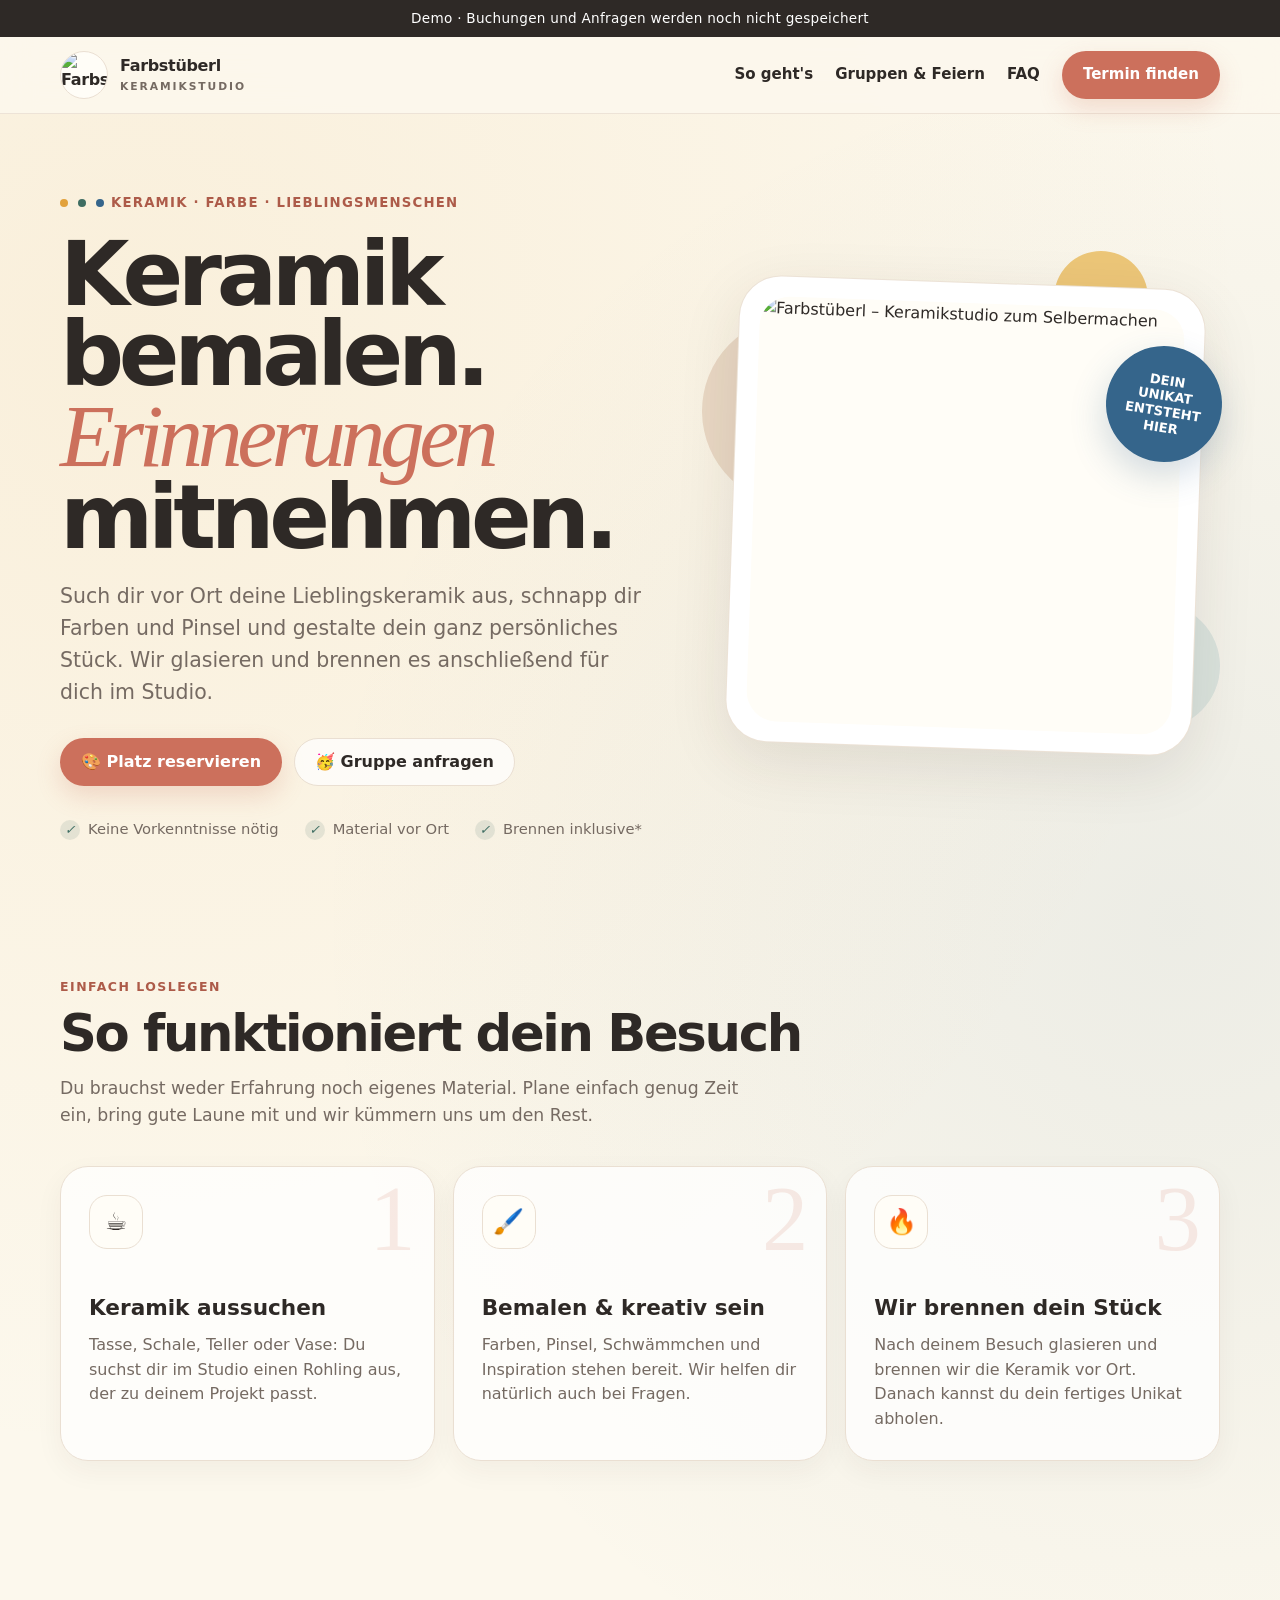
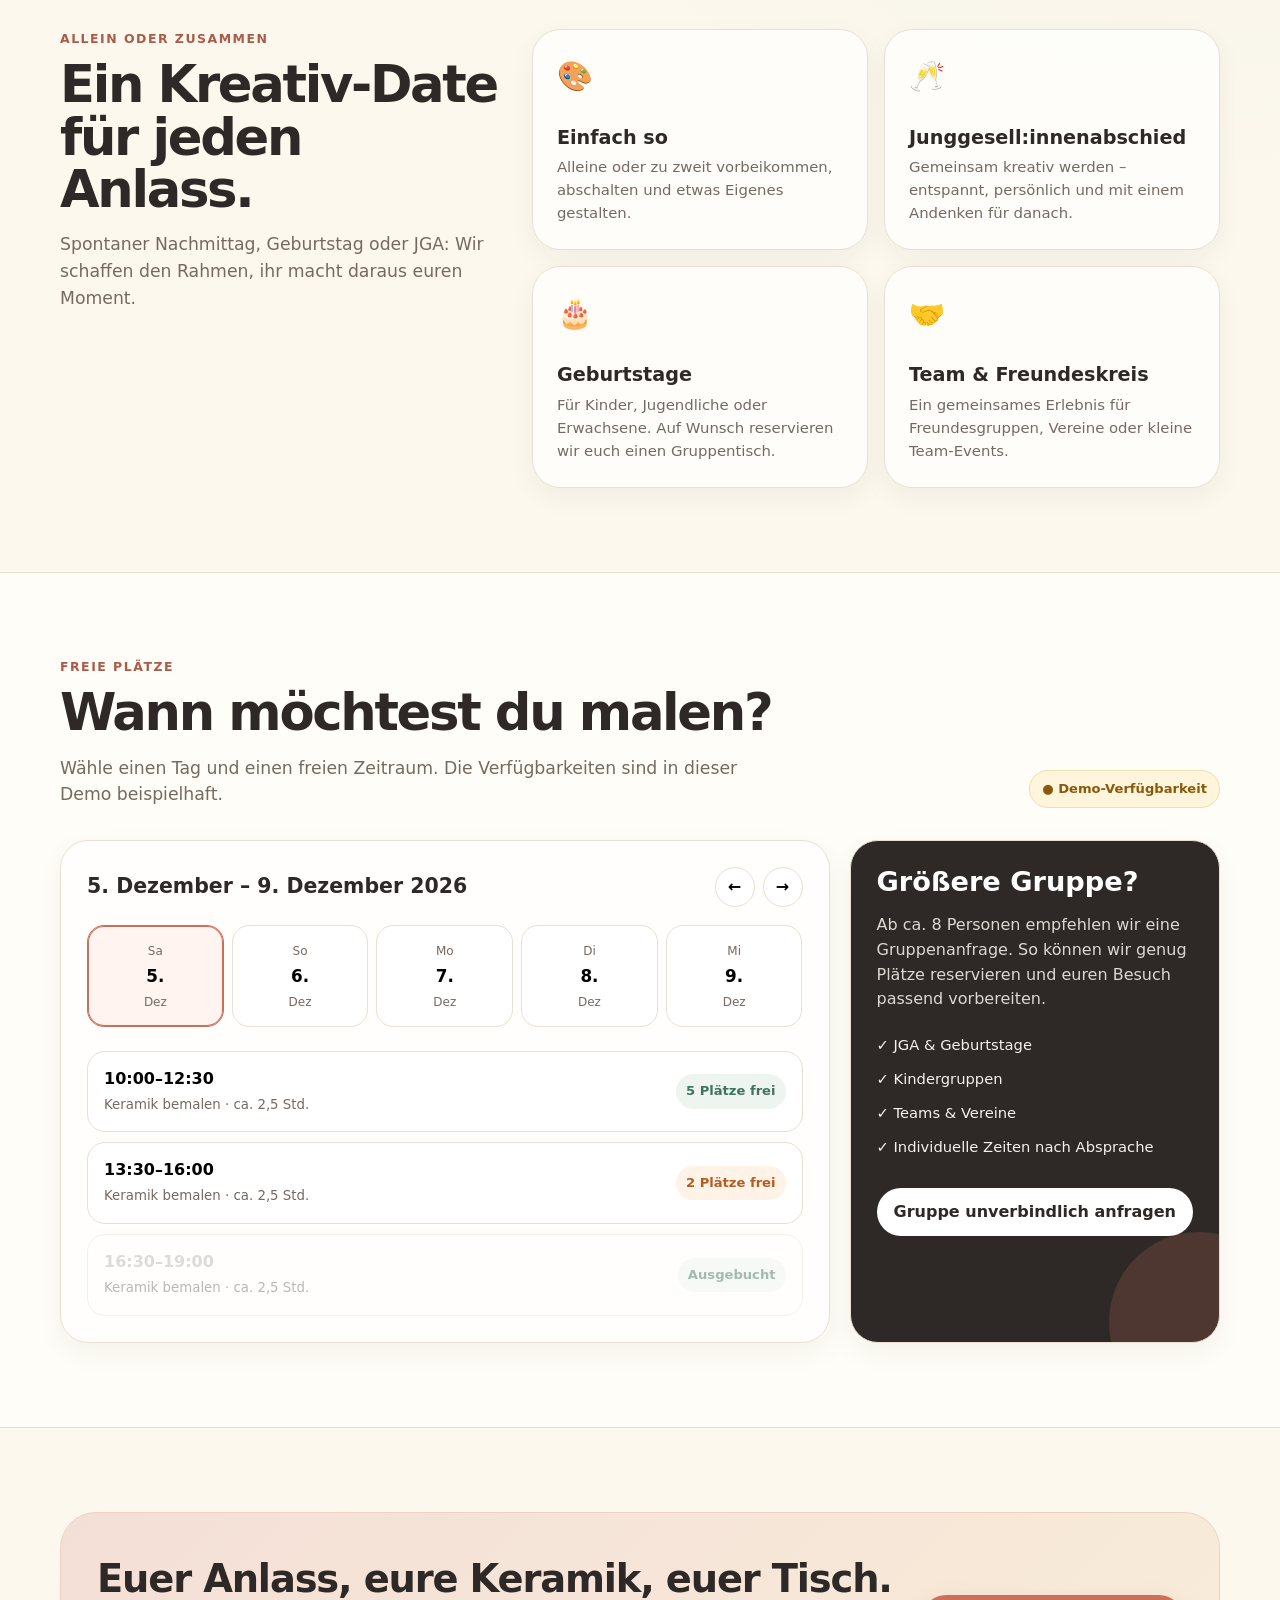
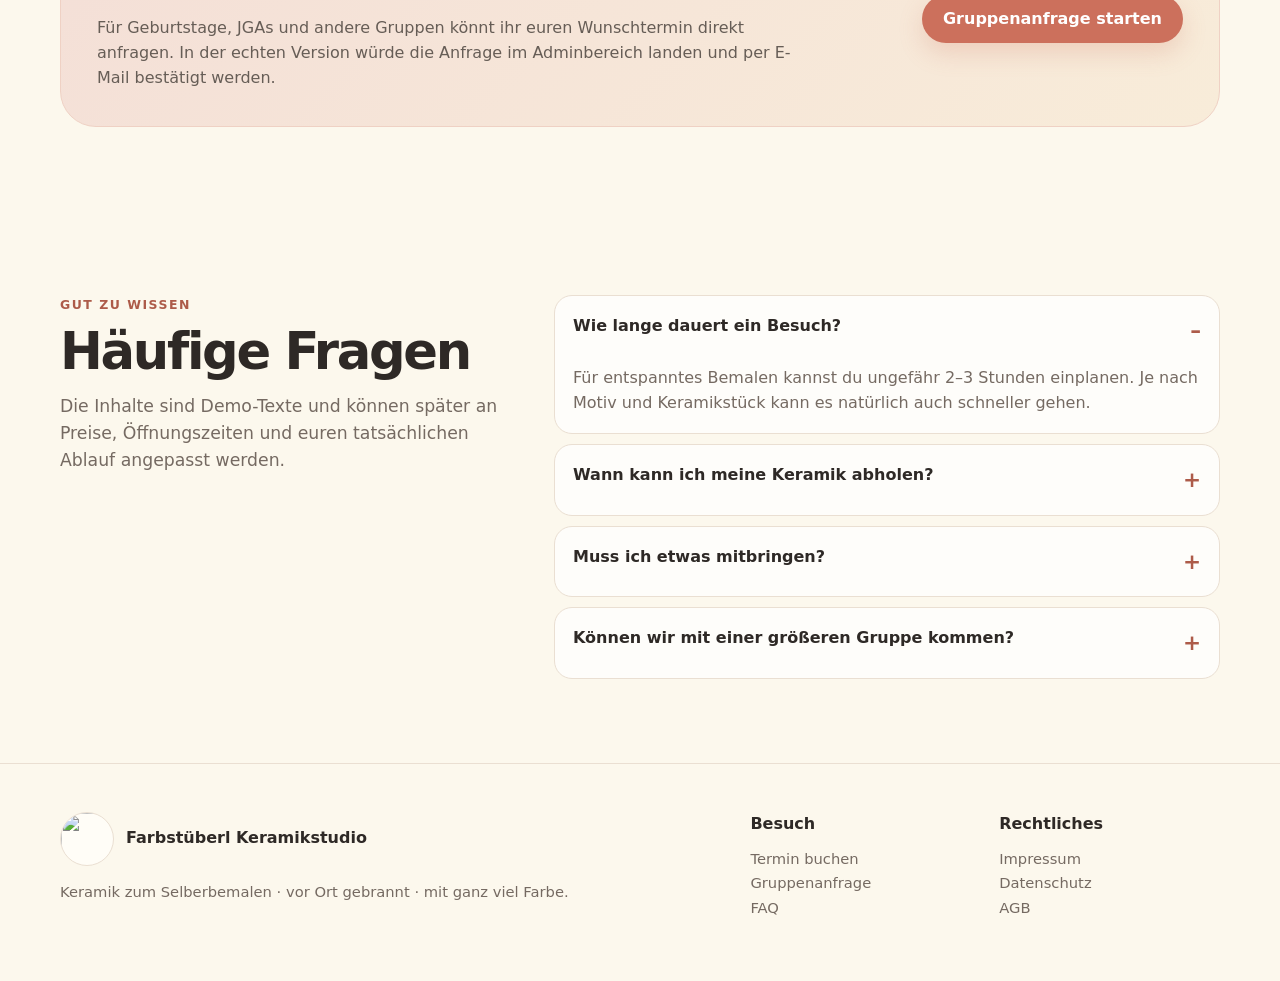
==== index.html @ 48fc71aa "Add Farbstueberl demo page" ====
<!doctype html>
<html lang="de">
<head>
  <meta charset="utf-8" />
  <meta name="viewport" content="width=device-width, initial-scale=1" />
  <meta name="description" content="Farbstüberl Keramikstudio – Keramik selbst bemalen, vor Ort brennen lassen und später abholen. Für Einzelpersonen, Geburtstage, JGAs und Gruppen." />
  <title>Farbstüberl Keramikstudio – Keramik selbst bemalen</title>
  <link rel="icon" type="image/svg+xml" href="assets/logo.svg" />
  <style>
    :root{
      --cream:#fcf8ed;
      --paper:#fffdf7;
      --ink:#2e2926;
      --muted:#756a62;
      --terracotta:#cc705c;
      --terracotta-dark:#ad5b49;
      --ochre:#e2a13a;
      --blue:#35658b;
      --teal:#3e6d62;
      --sage:#78917a;
      --sand:#ead7c1;
      --line:#eadfd2;
      --success:#3f745f;
      --shadow:0 18px 60px rgba(58,43,32,.10);
      --radius:28px;
    }

    *{box-sizing:border-box}
    html{scroll-behavior:smooth}
    body{
      margin:0;
      color:var(--ink);
      background:
        radial-gradient(circle at 10% 8%, rgba(226,161,58,.10), transparent 28%),
        radial-gradient(circle at 92% 22%, rgba(53,101,139,.08), transparent 25%),
        var(--cream);
      font-family: ui-rounded, "Avenir Next", "Segoe UI", system-ui, -apple-system, sans-serif;
      line-height:1.55;
    }
    a{color:inherit;text-decoration:none}
    button,input,select,textarea{font:inherit}
    button{cursor:pointer}
    img{max-width:100%;display:block}

    .shell{width:min(1160px, calc(100% - 40px));margin-inline:auto}

    .notice{
      background:var(--ink);color:white;text-align:center;padding:8px 16px;
      font-size:.85rem;letter-spacing:.02em
    }

    header{
      position:sticky;top:0;z-index:30;
      background:rgba(252,248,237,.88);
      backdrop-filter: blur(16px);
      border-bottom:1px solid rgba(234,223,210,.8);
    }
    nav{height:76px;display:flex;align-items:center;justify-content:space-between;gap:24px}
    .brand{display:flex;align-items:center;gap:12px;font-weight:900;letter-spacing:-.02em}
    .brand-mark{width:48px;height:48px;border-radius:50%;object-fit:contain;background:var(--paper);border:1px solid var(--line)}
    .brand-text small{display:block;font-size:.67rem;letter-spacing:.18em;text-transform:uppercase;color:var(--muted);font-weight:700}
    .nav-links{display:flex;align-items:center;gap:22px;font-size:.94rem;font-weight:700}
    .nav-links a:hover{color:var(--terracotta-dark)}

    .btn{
      display:inline-flex;align-items:center;justify-content:center;gap:9px;
      min-height:48px;padding:0 20px;border-radius:999px;border:1px solid transparent;
      font-weight:850;transition:.2s ease;white-space:nowrap
    }
    .btn-primary{background:var(--terracotta);color:#fff;box-shadow:0 10px 24px rgba(204,112,92,.22)}
    .btn-primary:hover{background:var(--terracotta-dark);transform:translateY(-1px)}
    .btn-secondary{background:rgba(255,255,255,.72);border-color:var(--line)}
    .btn-secondary:hover{background:#fff;transform:translateY(-1px)}
    .btn-ghost{background:transparent;border-color:var(--line)}

    .hero{padding:76px 0 52px;overflow:hidden}
    .hero-grid{display:grid;grid-template-columns:1.08fr .92fr;gap:56px;align-items:center}
    .eyebrow{display:inline-flex;gap:9px;align-items:center;color:var(--terracotta-dark);font-weight:900;font-size:.83rem;letter-spacing:.09em;text-transform:uppercase}
    .dot{width:8px;height:8px;border-radius:50%;background:var(--ochre);box-shadow:18px 0 0 var(--teal),36px 0 0 var(--blue);margin-right:34px}
    h1{font-size:clamp(3.25rem,7vw,6.35rem);line-height:.9;letter-spacing:-.06em;margin:19px 0 24px;max-width:830px}
    h1 em{font-family:Georgia,serif;font-weight:500;color:var(--terracotta);font-style:italic}
    .lead{font-size:clamp(1.06rem,2vw,1.28rem);max-width:670px;color:var(--muted);margin:0 0 30px}
    .hero-actions{display:flex;gap:12px;flex-wrap:wrap}
    .micro{display:flex;gap:26px;flex-wrap:wrap;margin-top:32px;color:var(--muted);font-size:.92rem}
    .micro span{display:flex;align-items:center;gap:8px}
    .check{width:20px;height:20px;border-radius:50%;background:rgba(62,109,98,.12);display:inline-grid;place-items:center;color:var(--teal);font-size:.8rem;font-weight:900}

    .hero-art{position:relative;min-height:530px;display:grid;place-items:center}
    .logo-card{
      position:relative;z-index:3;width:min(480px,92%);aspect-ratio:1/1;border-radius:42px;
      background:#fff;box-shadow:var(--shadow);padding:20px;transform:rotate(2deg);
      border:1px solid rgba(234,223,210,.9)
    }
    .logo-card img{width:100%;height:100%;object-fit:contain;border-radius:30px;background:#fffdf7}
    .blob{position:absolute;border-radius:999px;filter:saturate(.9)}
    .blob.one{width:190px;height:190px;background:var(--sand);left:-10px;top:65px;transform:rotate(-12deg)}
    .blob.two{width:126px;height:126px;background:#d8e2dc;right:0;bottom:52px}
    .blob.three{width:94px;height:94px;background:#f0c66f;right:72px;top:0}
    .sticker{
      position:absolute;z-index:5;right:-2px;top:95px;background:var(--blue);color:white;
      width:116px;height:116px;border-radius:50%;display:grid;place-items:center;text-align:center;
      font-size:.82rem;font-weight:900;line-height:1.2;transform:rotate(9deg);box-shadow:0 14px 34px rgba(53,101,139,.22)
    }

    section{padding:84px 0}
    .section-kicker{color:var(--terracotta-dark);text-transform:uppercase;letter-spacing:.12em;font-size:.78rem;font-weight:900;margin-bottom:10px}
    h2{font-size:clamp(2.1rem,4vw,3.8rem);line-height:1.02;letter-spacing:-.045em;margin:0 0 16px}
    .section-copy{color:var(--muted);max-width:700px;font-size:1.08rem;margin:0}

    .steps{display:grid;grid-template-columns:repeat(3,1fr);gap:18px;margin-top:38px}
    .card{background:rgba(255,255,255,.76);border:1px solid var(--line);border-radius:var(--radius);box-shadow:0 10px 28px rgba(58,43,32,.05)}
    .step{padding:28px;position:relative;overflow:hidden;min-height:250px}
    .step-num{font-family:Georgia,serif;font-size:5.8rem;line-height:.8;color:rgba(204,112,92,.14);position:absolute;right:18px;top:15px}
    .icon{width:54px;height:54px;border-radius:18px;display:grid;place-items:center;font-size:1.55rem;margin-bottom:42px;background:var(--paper);border:1px solid var(--line)}
    .step h3{margin:0 0 8px;font-size:1.35rem}
    .step p{margin:0;color:var(--muted)}

    .occasion-wrap{display:grid;grid-template-columns:.78fr 1.22fr;gap:32px;align-items:start}
    .occasion-grid{display:grid;grid-template-columns:repeat(2,1fr);gap:16px}
    .occasion{padding:24px;min-height:190px;display:flex;flex-direction:column;justify-content:space-between;transition:.2s}
    .occasion:hover{transform:translateY(-3px);box-shadow:var(--shadow)}
    .occasion .emoji{font-size:1.8rem}
    .occasion h3{margin:24px 0 4px;font-size:1.2rem}
    .occasion p{margin:0;color:var(--muted);font-size:.93rem}

    .booking{background:var(--paper);border-block:1px solid var(--line)}
    .booking-top{display:flex;justify-content:space-between;gap:30px;align-items:end;margin-bottom:32px}
    .demo-badge{display:inline-flex;align-items:center;gap:8px;background:#fff4dc;color:#8a5a0b;border:1px solid #f0ddb0;padding:8px 12px;border-radius:999px;font-size:.82rem;font-weight:850}
    .booking-layout{display:grid;grid-template-columns:1.35fr .65fr;gap:20px}
    .availability{padding:26px}
    .availability-head{display:flex;align-items:center;justify-content:space-between;gap:15px;margin-bottom:18px}
    .availability-head h3{margin:0;font-size:1.28rem}
    .week-controls{display:flex;gap:8px}
    .icon-btn{width:40px;height:40px;border:1px solid var(--line);border-radius:50%;background:white;font-weight:900}
    .date-strip{display:grid;grid-template-columns:repeat(5,1fr);gap:8px;margin-bottom:24px}
    .date-btn{border:1px solid var(--line);background:#fff;border-radius:17px;padding:12px 6px;text-align:center;transition:.15s}
    .date-btn strong{display:block;font-size:1.05rem}
    .date-btn span{font-size:.75rem;color:var(--muted)}
    .date-btn.active{border-color:var(--terracotta);background:#fff4ef;box-shadow:inset 0 0 0 1px var(--terracotta)}
    .slots{display:grid;gap:10px}
    .slot{width:100%;border:1px solid var(--line);background:#fff;border-radius:18px;padding:15px 16px;display:flex;align-items:center;justify-content:space-between;text-align:left;transition:.15s}
    .slot:hover:not(:disabled){border-color:#d8c4b1;transform:translateY(-1px)}
    .slot-left strong{display:block}
    .slot-left small{color:var(--muted)}
    .capacity{font-size:.82rem;font-weight:900;border-radius:999px;padding:7px 10px;background:#eef5f0;color:var(--success)}
    .capacity.low{background:#fff2e7;color:#b35d25}
    .slot:disabled{opacity:.48;cursor:not-allowed}
    .booking-help{padding:26px;background:var(--ink);color:#fff;position:relative;overflow:hidden}
    .booking-help:after{content:"";position:absolute;width:180px;height:180px;border-radius:50%;background:var(--terracotta);opacity:.2;right:-70px;bottom:-70px}
    .booking-help h3{font-size:1.7rem;line-height:1.1;margin:0 0 13px;position:relative;z-index:1}
    .booking-help p{color:#ded7d1;position:relative;z-index:1}
    .booking-help ul{padding:0;margin:22px 0;list-style:none;display:grid;gap:11px;position:relative;z-index:1}
    .booking-help li{display:flex;gap:9px;color:#f5f1ed;font-size:.92rem}
    .booking-help .btn{position:relative;z-index:1;background:white;color:var(--ink);width:100%;margin-top:8px}

    .group-cta{padding:36px;display:grid;grid-template-columns:1fr auto;align-items:center;gap:28px;background:linear-gradient(135deg,#f4dfd7,#f8ecd9);border:1px solid #efd1c4;border-radius:36px}
    .group-cta h3{font-size:clamp(1.7rem,3vw,2.5rem);margin:0 0 8px;letter-spacing:-.03em}
    .group-cta p{margin:0;color:#665d56;max-width:700px}

    .faq{display:grid;grid-template-columns:.8fr 1.2fr;gap:50px}
    .faq-list{display:grid;gap:10px}
    details{background:rgba(255,255,255,.72);border:1px solid var(--line);border-radius:18px;padding:0 18px}
    summary{padding:18px 0;cursor:pointer;font-weight:850;list-style:none;display:flex;justify-content:space-between;gap:12px}
    summary::-webkit-details-marker{display:none}
    summary:after{content:"+";font-size:1.35rem;color:var(--terracotta-dark)}
    details[open] summary:after{content:"–"}
    details p{margin:0 0 18px;color:var(--muted)}

    footer{padding:48px 0 60px;border-top:1px solid var(--line)}
    .footer-grid{display:grid;grid-template-columns:1.2fr repeat(2,.4fr);gap:28px}
    footer h4{margin:0 0 10px}
    footer p, footer a{color:var(--muted);font-size:.92rem}
    .footer-logo{display:flex;align-items:center;gap:12px;font-weight:900;margin-bottom:12px}
    .footer-logo img{width:54px;height:54px;border-radius:50%;object-fit:contain;background:var(--paper);border:1px solid var(--line)}

    .modal-backdrop{position:fixed;inset:0;background:rgba(35,28,24,.56);z-index:80;display:none;place-items:center;padding:20px}
    .modal-backdrop.show{display:grid}
    .modal{width:min(580px,100%);max-height:92vh;overflow:auto;background:var(--paper);border-radius:28px;padding:26px;box-shadow:0 30px 90px rgba(0,0,0,.28)}
    .modal-head{display:flex;justify-content:space-between;align-items:start;gap:12px;margin-bottom:18px}
    .modal h3{font-size:1.6rem;margin:0 0 4px}
    .modal-head p{margin:0;color:var(--muted);font-size:.92rem}
    .close{width:40px;height:40px;border:none;background:#f2ebe4;border-radius:50%;font-size:1.2rem}
    .form-grid{display:grid;grid-template-columns:1fr 1fr;gap:12px}
    .field{display:grid;gap:6px;margin-bottom:12px}
    .field.full{grid-column:1/-1}
    label{font-size:.84rem;font-weight:850}
    input,select,textarea{width:100%;border:1px solid var(--line);border-radius:14px;background:#fff;padding:12px 13px;color:var(--ink);outline:none}
    input:focus,select:focus,textarea:focus{border-color:var(--terracotta);box-shadow:0 0 0 3px rgba(204,112,92,.12)}
    textarea{min-height:92px;resize:vertical}
    .summary-box{background:#fff6ef;border:1px solid #efd8cc;border-radius:16px;padding:13px 15px;margin:4px 0 16px;font-size:.92rem}
    .modal .btn{width:100%}
    .legal-note{font-size:.75rem;color:var(--muted);margin:10px 0 0}
    .success{display:none;text-align:center;padding:26px 8px 10px}
    .success.show{display:block}
    .success-icon{width:70px;height:70px;border-radius:50%;background:#e7f2eb;color:var(--success);display:grid;place-items:center;margin:0 auto 16px;font-size:2rem;font-weight:900}
    .success h3{font-size:1.7rem;margin:0 0 8px}
    .success p{color:var(--muted)}

    @media (max-width: 900px){
      .nav-links a:not(.btn){display:none}
      .hero-grid,.occasion-wrap,.booking-layout,.faq{grid-template-columns:1fr}
      .hero{padding-top:52px}
      .hero-art{min-height:auto;margin-top:18px}
      .steps{grid-template-columns:1fr}
      .booking-top{align-items:start;flex-direction:column}
      .footer-grid{grid-template-columns:1fr 1fr}
      .footer-grid > div:first-child{grid-column:1/-1}
    }
    @media (max-width: 620px){
      .shell{width:min(100% - 24px,1160px)}
      nav{height:68px}
      .brand-text{display:none}
      .brand-mark{width:44px;height:44px}
      h1{font-size:3.55rem}
      section{padding:64px 0}
      .occasion-grid{grid-template-columns:1fr}
      .date-strip{grid-template-columns:repeat(5,minmax(70px,1fr));overflow-x:auto;padding-bottom:4px}
      .availability,.booking-help{padding:18px}
      .group-cta{grid-template-columns:1fr;padding:26px}
      .form-grid{grid-template-columns:1fr}
      .field.full{grid-column:auto}
      .footer-grid{grid-template-columns:1fr}
      .footer-grid > div:first-child{grid-column:auto}
    }
  </style>
</head>
<body>
  <div class="notice">Demo · Buchungen und Anfragen werden noch nicht gespeichert</div>

  <header>
    <div class="shell">
      <nav aria-label="Hauptnavigation">
        <a class="brand" href="#top" aria-label="Farbstüberl Startseite">
          <img class="brand-mark" src="assets/logo.svg" alt="Farbstüberl Logo" />
          <span class="brand-text">Farbstüberl<small>Keramikstudio</small></span>
        </a>
        <div class="nav-links">
          <a href="#ablauf">So geht's</a>
          <a href="#anlaesse">Gruppen & Feiern</a>
          <a href="#faq">FAQ</a>
          <a class="btn btn-primary" href="#buchen">Termin finden</a>
        </div>
      </nav>
    </div>
  </header>

  <main id="top">
    <section class="hero">
      <div class="shell hero-grid">
        <div>
          <div class="eyebrow"><span class="dot"></span>Keramik · Farbe · Lieblingsmenschen</div>
          <h1>Keramik bemalen.<br><em>Erinnerungen</em> mitnehmen.</h1>
          <p class="lead">Such dir vor Ort deine Lieblingskeramik aus, schnapp dir Farben und Pinsel und gestalte dein ganz persönliches Stück. Wir glasieren und brennen es anschließend für dich im Studio.</p>
          <div class="hero-actions">
            <a class="btn btn-primary" href="#buchen">🎨 Platz reservieren</a>
            <a class="btn btn-secondary" href="#gruppen">🥳 Gruppe anfragen</a>
          </div>
          <div class="micro">
            <span><i class="check">✓</i> Keine Vorkenntnisse nötig</span>
            <span><i class="check">✓</i> Material vor Ort</span>
            <span><i class="check">✓</i> Brennen inklusive*</span>
          </div>
        </div>

        <div class="hero-art" aria-label="Farbstüberl Logo und Dekoration">
          <div class="blob one"></div><div class="blob two"></div><div class="blob three"></div>
          <div class="logo-card"><img src="assets/logo.svg" alt="Farbstüberl – Keramikstudio zum Selbermachen" /></div>
          <div class="sticker">DEIN<br>UNIKAT<br>ENTSTEHT<br>HIER</div>
        </div>
      </div>
    </section>

    <section id="ablauf">
      <div class="shell">
        <div class="section-kicker">Einfach loslegen</div>
        <h2>So funktioniert dein Besuch</h2>
        <p class="section-copy">Du brauchst weder Erfahrung noch eigenes Material. Plane einfach genug Zeit ein, bring gute Laune mit und wir kümmern uns um den Rest.</p>

        <div class="steps">
          <article class="card step">
            <div class="step-num">1</div>
            <div class="icon">☕</div>
            <h3>Keramik aussuchen</h3>
            <p>Tasse, Schale, Teller oder Vase: Du suchst dir im Studio einen Rohling aus, der zu deinem Projekt passt.</p>
          </article>
          <article class="card step">
            <div class="step-num">2</div>
            <div class="icon">🖌️</div>
            <h3>Bemalen & kreativ sein</h3>
            <p>Farben, Pinsel, Schwämmchen und Inspiration stehen bereit. Wir helfen dir natürlich auch bei Fragen.</p>
          </article>
          <article class="card step">
            <div class="step-num">3</div>
            <div class="icon">🔥</div>
            <h3>Wir brennen dein Stück</h3>
            <p>Nach deinem Besuch glasieren und brennen wir die Keramik vor Ort. Danach kannst du dein fertiges Unikat abholen.</p>
          </article>
        </div>
      </div>
    </section>

    <section id="anlaesse">
      <div class="shell occasion-wrap">
        <div>
          <div class="section-kicker">Allein oder zusammen</div>
          <h2>Ein Kreativ-Date für jeden Anlass.</h2>
          <p class="section-copy">Spontaner Nachmittag, Geburtstag oder JGA: Wir schaffen den Rahmen, ihr macht daraus euren Moment.</p>
        </div>
        <div class="occasion-grid">
          <article class="card occasion"><span class="emoji">🎨</span><div><h3>Einfach so</h3><p>Alleine oder zu zweit vorbeikommen, abschalten und etwas Eigenes gestalten.</p></div></article>
          <article class="card occasion"><span class="emoji">🥂</span><div><h3>Junggesell:innenabschied</h3><p>Gemeinsam kreativ werden – entspannt, persönlich und mit einem Andenken für danach.</p></div></article>
          <article class="card occasion"><span class="emoji">🎂</span><div><h3>Geburtstage</h3><p>Für Kinder, Jugendliche oder Erwachsene. Auf Wunsch reservieren wir euch einen Gruppentisch.</p></div></article>
          <article class="card occasion"><span class="emoji">🤝</span><div><h3>Team & Freundeskreis</h3><p>Ein gemeinsames Erlebnis für Freundesgruppen, Vereine oder kleine Team-Events.</p></div></article>
        </div>
      </div>
    </section>

    <section class="booking" id="buchen">
      <div class="shell">
        <div class="booking-top">
          <div>
            <div class="section-kicker">Freie Plätze</div>
            <h2>Wann möchtest du malen?</h2>
            <p class="section-copy">Wähle einen Tag und einen freien Zeitraum. Die Verfügbarkeiten sind in dieser Demo beispielhaft.</p>
          </div>
          <div class="demo-badge">● Demo-Verfügbarkeit</div>
        </div>

        <div class="booking-layout">
          <div class="card availability">
            <div class="availability-head">
              <h3 id="weekLabel">Diese Woche</h3>
              <div class="week-controls">
                <button class="icon-btn" id="prevWeek" aria-label="Vorherige Woche">←</button>
                <button class="icon-btn" id="nextWeek" aria-label="Nächste Woche">→</button>
              </div>
            </div>
            <div class="date-strip" id="dateStrip" aria-label="Datum auswählen"></div>
            <div class="slots" id="slots"></div>
          </div>

          <aside class="card booking-help">
            <h3>Größere Gruppe?</h3>
            <p>Ab ca. 8 Personen empfehlen wir eine Gruppenanfrage. So können wir genug Plätze reservieren und euren Besuch passend vorbereiten.</p>
            <ul>
              <li>✓ JGA & Geburtstage</li>
              <li>✓ Kindergruppen</li>
              <li>✓ Teams & Vereine</li>
              <li>✓ Individuelle Zeiten nach Absprache</li>
            </ul>
            <button class="btn" type="button" id="groupOpen">Gruppe unverbindlich anfragen</button>
          </aside>
        </div>
      </div>
    </section>

    <section id="gruppen">
      <div class="shell">
        <div class="group-cta">
          <div>
            <h3>Euer Anlass, eure Keramik, euer Tisch.</h3>
            <p>Für Geburtstage, JGAs und andere Gruppen könnt ihr euren Wunschtermin direkt anfragen. In der echten Version würde die Anfrage im Adminbereich landen und per E-Mail bestätigt werden.</p>
          </div>
          <button class="btn btn-primary" id="groupOpen2" type="button">Gruppenanfrage starten</button>
        </div>
      </div>
    </section>

    <section id="faq">
      <div class="shell faq">
        <div>
          <div class="section-kicker">Gut zu wissen</div>
          <h2>Häufige Fragen</h2>
          <p class="section-copy">Die Inhalte sind Demo-Texte und können später an Preise, Öffnungszeiten und euren tatsächlichen Ablauf angepasst werden.</p>
        </div>
        <div class="faq-list">
          <details open><summary>Wie lange dauert ein Besuch?</summary><p>Für entspanntes Bemalen kannst du ungefähr 2–3 Stunden einplanen. Je nach Motiv und Keramikstück kann es natürlich auch schneller gehen.</p></details>
          <details><summary>Wann kann ich meine Keramik abholen?</summary><p>Nach dem Bemalen wird dein Stück glasiert und im Studio gebrannt. Die genaue Abholzeit teilen wir dir nach dem Besuch mit.</p></details>
          <details><summary>Muss ich etwas mitbringen?</summary><p>Nein. Keramik, Farben, Pinsel und weiteres Material gibt es vor Ort. Du kannst aber natürlich eigene Motivideen oder Vorlagen mitbringen.</p></details>
          <details><summary>Können wir mit einer größeren Gruppe kommen?</summary><p>Ja. Für JGAs, Geburtstage und andere Gruppen empfehlen wir eine vorherige Anfrage, damit genügend zusammenhängende Plätze für euch reserviert werden können.</p></details>
        </div>
      </div>
    </section>
  </main>

  <footer>
    <div class="shell footer-grid">
      <div>
        <div class="footer-logo"><img src="assets/logo.svg" alt="" /> Farbstüberl Keramikstudio</div>
        <p>Keramik zum Selberbemalen · vor Ort gebrannt · mit ganz viel Farbe.</p>
      </div>
      <div><h4>Besuch</h4><a href="#buchen">Termin buchen</a><br><a href="#gruppen">Gruppenanfrage</a><br><a href="#faq">FAQ</a></div>
      <div><h4>Rechtliches</h4><a href="#">Impressum</a><br><a href="#">Datenschutz</a><br><a href="#">AGB</a></div>
    </div>
  </footer>

  <div class="modal-backdrop" id="modalBackdrop" role="dialog" aria-modal="true" aria-labelledby="modalTitle">
    <div class="modal">
      <div id="formView">
        <div class="modal-head">
          <div><h3 id="modalTitle">Platz reservieren</h3><p id="modalSubtitle">Wähle deine Angaben.</p></div>
          <button class="close" id="closeModal" aria-label="Fenster schließen">×</button>
        </div>
        <div class="summary-box" id="bookingSummary">Termin wird ausgewählt …</div>
        <form id="bookingForm">
          <div class="form-grid">
            <div class="field"><label for="bookingType">Anlass</label><select id="bookingType"><option>Einzelbesuch / Paar</option><option>Freundesgruppe</option><option>Geburtstag</option><option>JGA</option><option>Team-Event</option></select></div>
            <div class="field"><label for="people">Personen</label><select id="people"><option>1</option><option>2</option><option>3</option><option>4</option><option>5</option><option>6</option><option>7</option><option>8</option></select></div>
            <div class="field"><label for="name">Name</label><input id="name" required placeholder="Vor- und Nachname" /></div>
            <div class="field"><label for="email">E-Mail</label><input id="email" type="email" required placeholder="name@beispiel.de" /></div>
            <div class="field full"><label for="note">Notiz <span style="font-weight:500;color:var(--muted)">(optional)</span></label><textarea id="note" placeholder="z. B. Geburtstag, Kindergruppe oder besondere Frage"></textarea></div>
          </div>
          <button class="btn btn-primary" type="submit">Demo-Buchung absenden</button>
          <p class="legal-note">Demo: Es werden keine Daten gespeichert oder versendet.</p>
        </form>
      </div>
      <div class="success" id="successView">
        <div class="success-icon">✓</div>
        <h3>Sieht gut aus!</h3>
        <p>In der echten Version wäre der Platz jetzt in Supabase reserviert und die Bestätigung per E-Mail unterwegs.</p>
        <button class="btn btn-secondary" type="button" id="successClose">Demo schließen</button>
      </div>
    </div>
  </div>

  <script>
    const dayNames = ['So','Mo','Di','Mi','Do','Fr','Sa'];
    const monthNames = ['Jan','Feb','Mär','Apr','Mai','Jun','Jul','Aug','Sep','Okt','Nov','Dez'];
    const longMonths = ['Januar','Februar','März','April','Mai','Juni','Juli','August','September','Oktober','November','Dezember'];
    let weekOffset = 0;
    let selectedIndex = 0;
    let selectedSlot = null;
    let groupMode = false;

    const availabilityTemplates = [
      [{t:'10:00–12:30',n:5},{t:'13:30–16:00',n:2},{t:'16:30–19:00',n:0}],
      [{t:'10:00–12:30',n:7},{t:'13:30–16:00',n:4},{t:'16:30–19:00',n:3}],
      [{t:'10:00–12:30',n:0},{t:'13:30–16:00',n:6},{t:'16:30–19:00',n:5}],
      [{t:'10:00–12:30',n:8},{t:'13:30–16:00',n:3},{t:'16:30–19:00',n:1}],
      [{t:'10:00–12:30',n:4},{t:'13:30–16:00',n:7},{t:'16:30–19:00',n:4}],
    ];

    function startOfDisplayWeek(){
      const d = new Date();
      d.setHours(12,0,0,0);
      d.setDate(d.getDate() + weekOffset*7);
      return d;
    }

    function getDates(){
      const start = startOfDisplayWeek();
      return Array.from({length:5},(_,i)=>{
        const d=new Date(start); d.setDate(start.getDate()+i); return d;
      });
    }

    function renderDates(){
      const dates=getDates();
      const strip=document.getElementById('dateStrip');
      strip.innerHTML='';
      dates.forEach((d,i)=>{
        const b=document.createElement('button');
        b.className='date-btn'+(i===selectedIndex?' active':'');
        b.type='button';
        b.innerHTML=`<span>${dayNames[d.getDay()]}</span><strong>${d.getDate()}.</strong><span>${monthNames[d.getMonth()]}</span>`;
        b.addEventListener('click',()=>{selectedIndex=i;renderDates();renderSlots();});
        strip.appendChild(b);
      });
      const a=dates[0], z=dates[dates.length-1];
      document.getElementById('weekLabel').textContent = `${a.getDate()}. ${longMonths[a.getMonth()]} – ${z.getDate()}. ${longMonths[z.getMonth()]} ${z.getFullYear()}`;
    }

    function renderSlots(){
      const list=document.getElementById('slots');
      list.innerHTML='';
      const shift=Math.abs(weekOffset)%availabilityTemplates.length;
      const tpl=availabilityTemplates[(selectedIndex+shift)%availabilityTemplates.length];
      tpl.forEach(s=>{
        const b=document.createElement('button');
        b.type='button'; b.className='slot'; b.disabled=s.n===0;
        const capClass=s.n<=2&&s.n>0?'capacity low':'capacity';
        const capText=s.n===0?'Ausgebucht':s.n===1?'1 Platz frei':`${s.n} Plätze frei`;
        b.innerHTML=`<span class="slot-left"><strong>${s.t}</strong><small>Keramik bemalen · ca. 2,5 Std.</small></span><span class="${capClass}">${capText}</span>`;
        if(s.n>0)b.addEventListener('click',()=>openBooking(s));
        list.appendChild(b);
      });
    }

    function dateLabel(){
      const d=getDates()[selectedIndex];
      return `${dayNames[d.getDay()]}, ${d.getDate()}. ${longMonths[d.getMonth()]} ${d.getFullYear()}`;
    }

    const backdrop=document.getElementById('modalBackdrop');
    function openBooking(slot){
      groupMode=false; selectedSlot=slot;
      document.getElementById('modalTitle').textContent='Platz reservieren';
      document.getElementById('modalSubtitle').textContent='Für 1 bis 8 Personen.';
      document.getElementById('bookingSummary').innerHTML=`<strong>${dateLabel()}</strong><br>${slot.t} · ${slot.n} ${slot.n===1?'Platz':'Plätze'} verfügbar`;
      document.getElementById('people').disabled=false;
      showForm(); backdrop.classList.add('show'); document.body.style.overflow='hidden';
    }
    function openGroup(){
      groupMode=true; selectedSlot=null;
      document.getElementById('modalTitle').textContent='Gruppenanfrage';
      document.getElementById('modalSubtitle').textContent='Für JGA, Geburtstag, Team & Co.';
      document.getElementById('bookingSummary').innerHTML='<strong>Wunschtermin nach Absprache</strong><br>In der finalen Version gibt es hier Datum, Uhrzeit und Gruppengröße.';
      document.getElementById('bookingType').value='Freundesgruppe';
      document.getElementById('people').disabled=true;
      showForm(); backdrop.classList.add('show'); document.body.style.overflow='hidden';
    }
    function showForm(){
      document.getElementById('formView').style.display='block';
      document.getElementById('successView').classList.remove('show');
    }
    function closeModal(){backdrop.classList.remove('show');document.body.style.overflow='';}

    document.getElementById('prevWeek').addEventListener('click',()=>{weekOffset--;selectedIndex=0;renderDates();renderSlots();});
    document.getElementById('nextWeek').addEventListener('click',()=>{weekOffset++;selectedIndex=0;renderDates();renderSlots();});
    document.getElementById('groupOpen').addEventListener('click',openGroup);
    document.getElementById('groupOpen2').addEventListener('click',openGroup);
    document.getElementById('closeModal').addEventListener('click',closeModal);
    document.getElementById('successClose').addEventListener('click',closeModal);
    backdrop.addEventListener('click',e=>{if(e.target===backdrop)closeModal();});
    document.addEventListener('keydown',e=>{if(e.key==='Escape')closeModal();});
    document.getElementById('bookingForm').addEventListener('submit',e=>{
      e.preventDefault();
      document.getElementById('formView').style.display='none';
      document.getElementById('successView').classList.add('show');
    });

    renderDates(); renderSlots();
  </script>
</body>
</html>
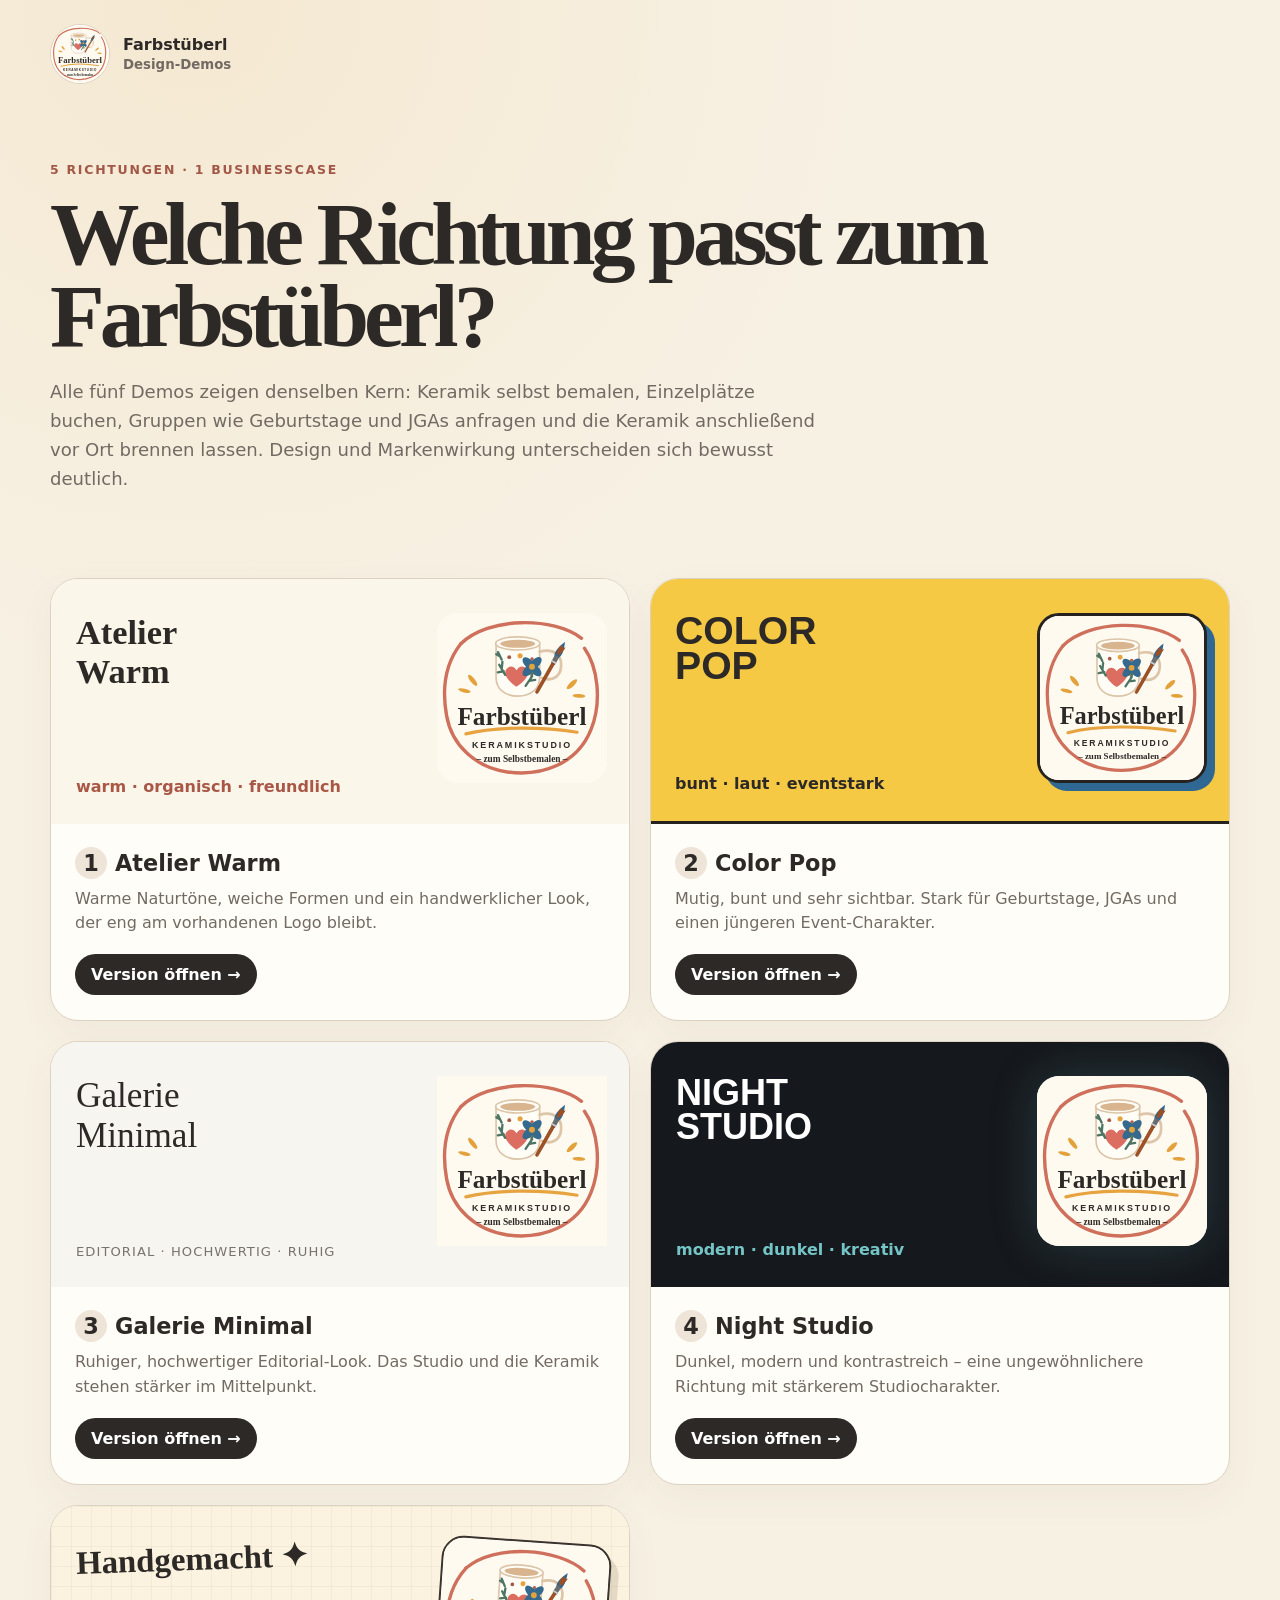
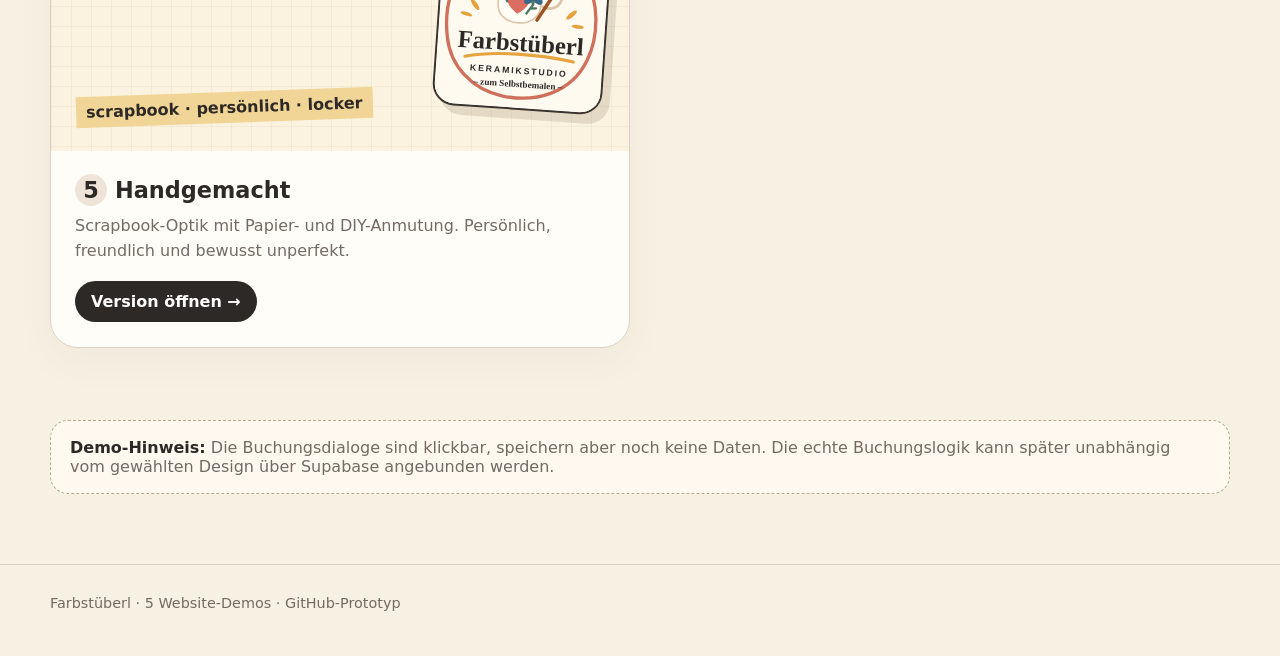
==== commit 9e89107e: "Replace homepage with five-version overview" ====
--- a/index.html
+++ b/index.html
@@ -1,535 +1,9 @@
-<!doctype html>
-<html lang="de">
-<head>
-  <meta charset="utf-8" />
-  <meta name="viewport" content="width=device-width, initial-scale=1" />
-  <meta name="description" content="Farbstüberl Keramikstudio – Keramik selbst bemalen, vor Ort brennen lassen und später abholen. Für Einzelpersonen, Geburtstage, JGAs und Gruppen." />
-  <title>Farbstüberl Keramikstudio – Keramik selbst bemalen</title>
-  <link rel="icon" type="image/svg+xml" href="assets/logo.svg" />
-  <style>
-    :root{
-      --cream:#fcf8ed;
-      --paper:#fffdf7;
-      --ink:#2e2926;
-      --muted:#756a62;
-      --terracotta:#cc705c;
-      --terracotta-dark:#ad5b49;
-      --ochre:#e2a13a;
-      --blue:#35658b;
-      --teal:#3e6d62;
-      --sage:#78917a;
-      --sand:#ead7c1;
-      --line:#eadfd2;
-      --success:#3f745f;
-      --shadow:0 18px 60px rgba(58,43,32,.10);
-      --radius:28px;
-    }
-
-    *{box-sizing:border-box}
-    html{scroll-behavior:smooth}
-    body{
-      margin:0;
-      color:var(--ink);
-      background:
-        radial-gradient(circle at 10% 8%, rgba(226,161,58,.10), transparent 28%),
-        radial-gradient(circle at 92% 22%, rgba(53,101,139,.08), transparent 25%),
-        var(--cream);
-      font-family: ui-rounded, "Avenir Next", "Segoe UI", system-ui, -apple-system, sans-serif;
-      line-height:1.55;
-    }
-    a{color:inherit;text-decoration:none}
-    button,input,select,textarea{font:inherit}
-    button{cursor:pointer}
-    img{max-width:100%;display:block}
-
-    .shell{width:min(1160px, calc(100% - 40px));margin-inline:auto}
-
-    .notice{
-      background:var(--ink);color:white;text-align:center;padding:8px 16px;
-      font-size:.85rem;letter-spacing:.02em
-    }
-
-    header{
-      position:sticky;top:0;z-index:30;
-      background:rgba(252,248,237,.88);
-      backdrop-filter: blur(16px);
-      border-bottom:1px solid rgba(234,223,210,.8);
-    }
-    nav{height:76px;display:flex;align-items:center;justify-content:space-between;gap:24px}
-    .brand{display:flex;align-items:center;gap:12px;font-weight:900;letter-spacing:-.02em}
-    .brand-mark{width:48px;height:48px;border-radius:50%;object-fit:contain;background:var(--paper);border:1px solid var(--line)}
-    .brand-text small{display:block;font-size:.67rem;letter-spacing:.18em;text-transform:uppercase;color:var(--muted);font-weight:700}
-    .nav-links{display:flex;align-items:center;gap:22px;font-size:.94rem;font-weight:700}
-    .nav-links a:hover{color:var(--terracotta-dark)}
-
-    .btn{
-      display:inline-flex;align-items:center;justify-content:center;gap:9px;
-      min-height:48px;padding:0 20px;border-radius:999px;border:1px solid transparent;
-      font-weight:850;transition:.2s ease;white-space:nowrap
-    }
-    .btn-primary{background:var(--terracotta);color:#fff;box-shadow:0 10px 24px rgba(204,112,92,.22)}
-    .btn-primary:hover{background:var(--terracotta-dark);transform:translateY(-1px)}
-    .btn-secondary{background:rgba(255,255,255,.72);border-color:var(--line)}
-    .btn-secondary:hover{background:#fff;transform:translateY(-1px)}
-    .btn-ghost{background:transparent;border-color:var(--line)}
-
-    .hero{padding:76px 0 52px;overflow:hidden}
-    .hero-grid{display:grid;grid-template-columns:1.08fr .92fr;gap:56px;align-items:center}
-    .eyebrow{display:inline-flex;gap:9px;align-items:center;color:var(--terracotta-dark);font-weight:900;font-size:.83rem;letter-spacing:.09em;text-transform:uppercase}
-    .dot{width:8px;height:8px;border-radius:50%;background:var(--ochre);box-shadow:18px 0 0 var(--teal),36px 0 0 var(--blue);margin-right:34px}
-    h1{font-size:clamp(3.25rem,7vw,6.35rem);line-height:.9;letter-spacing:-.06em;margin:19px 0 24px;max-width:830px}
-    h1 em{font-family:Georgia,serif;font-weight:500;color:var(--terracotta);font-style:italic}
-    .lead{font-size:clamp(1.06rem,2vw,1.28rem);max-width:670px;color:var(--muted);margin:0 0 30px}
-    .hero-actions{display:flex;gap:12px;flex-wrap:wrap}
-    .micro{display:flex;gap:26px;flex-wrap:wrap;margin-top:32px;color:var(--muted);font-size:.92rem}
-    .micro span{display:flex;align-items:center;gap:8px}
-    .check{width:20px;height:20px;border-radius:50%;background:rgba(62,109,98,.12);display:inline-grid;place-items:center;color:var(--teal);font-size:.8rem;font-weight:900}
-
-    .hero-art{position:relative;min-height:530px;display:grid;place-items:center}
-    .logo-card{
-      position:relative;z-index:3;width:min(480px,92%);aspect-ratio:1/1;border-radius:42px;
-      background:#fff;box-shadow:var(--shadow);padding:20px;transform:rotate(2deg);
-      border:1px solid rgba(234,223,210,.9)
-    }
-    .logo-card img{width:100%;height:100%;object-fit:contain;border-radius:30px;background:#fffdf7}
-    .blob{position:absolute;border-radius:999px;filter:saturate(.9)}
-    .blob.one{width:190px;height:190px;background:var(--sand);left:-10px;top:65px;transform:rotate(-12deg)}
-    .blob.two{width:126px;height:126px;background:#d8e2dc;right:0;bottom:52px}
-    .blob.three{width:94px;height:94px;background:#f0c66f;right:72px;top:0}
-    .sticker{
-      position:absolute;z-index:5;right:-2px;top:95px;background:var(--blue);color:white;
-      width:116px;height:116px;border-radius:50%;display:grid;place-items:center;text-align:center;
-      font-size:.82rem;font-weight:900;line-height:1.2;transform:rotate(9deg);box-shadow:0 14px 34px rgba(53,101,139,.22)
-    }
-
-    section{padding:84px 0}
-    .section-kicker{color:var(--terracotta-dark);text-transform:uppercase;letter-spacing:.12em;font-size:.78rem;font-weight:900;margin-bottom:10px}
-    h2{font-size:clamp(2.1rem,4vw,3.8rem);line-height:1.02;letter-spacing:-.045em;margin:0 0 16px}
-    .section-copy{color:var(--muted);max-width:700px;font-size:1.08rem;margin:0}
-
-    .steps{display:grid;grid-template-columns:repeat(3,1fr);gap:18px;margin-top:38px}
-    .card{background:rgba(255,255,255,.76);border:1px solid var(--line);border-radius:var(--radius);box-shadow:0 10px 28px rgba(58,43,32,.05)}
-    .step{padding:28px;position:relative;overflow:hidden;min-height:250px}
-    .step-num{font-family:Georgia,serif;font-size:5.8rem;line-height:.8;color:rgba(204,112,92,.14);position:absolute;right:18px;top:15px}
-    .icon{width:54px;height:54px;border-radius:18px;display:grid;place-items:center;font-size:1.55rem;margin-bottom:42px;background:var(--paper);border:1px solid var(--line)}
-    .step h3{margin:0 0 8px;font-size:1.35rem}
-    .step p{margin:0;color:var(--muted)}
-
-    .occasion-wrap{display:grid;grid-template-columns:.78fr 1.22fr;gap:32px;align-items:start}
-    .occasion-grid{display:grid;grid-template-columns:repeat(2,1fr);gap:16px}
-    .occasion{padding:24px;min-height:190px;display:flex;flex-direction:column;justify-content:space-between;transition:.2s}
-    .occasion:hover{transform:translateY(-3px);box-shadow:var(--shadow)}
-    .occasion .emoji{font-size:1.8rem}
-    .occasion h3{margin:24px 0 4px;font-size:1.2rem}
-    .occasion p{margin:0;color:var(--muted);font-size:.93rem}
-
-    .booking{background:var(--paper);border-block:1px solid var(--line)}
-    .booking-top{display:flex;justify-content:space-between;gap:30px;align-items:end;margin-bottom:32px}
-    .demo-badge{display:inline-flex;align-items:center;gap:8px;background:#fff4dc;color:#8a5a0b;border:1px solid #f0ddb0;padding:8px 12px;border-radius:999px;font-size:.82rem;font-weight:850}
-    .booking-layout{display:grid;grid-template-columns:1.35fr .65fr;gap:20px}
-    .availability{padding:26px}
-    .availability-head{display:flex;align-items:center;justify-content:space-between;gap:15px;margin-bottom:18px}
-    .availability-head h3{margin:0;font-size:1.28rem}
-    .week-controls{display:flex;gap:8px}
-    .icon-btn{width:40px;height:40px;border:1px solid var(--line);border-radius:50%;background:white;font-weight:900}
-    .date-strip{display:grid;grid-template-columns:repeat(5,1fr);gap:8px;margin-bottom:24px}
-    .date-btn{border:1px solid var(--line);background:#fff;border-radius:17px;padding:12px 6px;text-align:center;transition:.15s}
-    .date-btn strong{display:block;font-size:1.05rem}
-    .date-btn span{font-size:.75rem;color:var(--muted)}
-    .date-btn.active{border-color:var(--terracotta);background:#fff4ef;box-shadow:inset 0 0 0 1px var(--terracotta)}
-    .slots{display:grid;gap:10px}
-    .slot{width:100%;border:1px solid var(--line);background:#fff;border-radius:18px;padding:15px 16px;display:flex;align-items:center;justify-content:space-between;text-align:left;transition:.15s}
-    .slot:hover:not(:disabled){border-color:#d8c4b1;transform:translateY(-1px)}
-    .slot-left strong{display:block}
-    .slot-left small{color:var(--muted)}
-    .capacity{font-size:.82rem;font-weight:900;border-radius:999px;padding:7px 10px;background:#eef5f0;color:var(--success)}
-    .capacity.low{background:#fff2e7;color:#b35d25}
-    .slot:disabled{opacity:.48;cursor:not-allowed}
-    .booking-help{padding:26px;background:var(--ink);color:#fff;position:relative;overflow:hidden}
-    .booking-help:after{content:"";position:absolute;width:180px;height:180px;border-radius:50%;background:var(--terracotta);opacity:.2;right:-70px;bottom:-70px}
-    .booking-help h3{font-size:1.7rem;line-height:1.1;margin:0 0 13px;position:relative;z-index:1}
-    .booking-help p{color:#ded7d1;position:relative;z-index:1}
-    .booking-help ul{padding:0;margin:22px 0;list-style:none;display:grid;gap:11px;position:relative;z-index:1}
-    .booking-help li{display:flex;gap:9px;color:#f5f1ed;font-size:.92rem}
-    .booking-help .btn{position:relative;z-index:1;background:white;color:var(--ink);width:100%;margin-top:8px}
-
-    .group-cta{padding:36px;display:grid;grid-template-columns:1fr auto;align-items:center;gap:28px;background:linear-gradient(135deg,#f4dfd7,#f8ecd9);border:1px solid #efd1c4;border-radius:36px}
-    .group-cta h3{font-size:clamp(1.7rem,3vw,2.5rem);margin:0 0 8px;letter-spacing:-.03em}
-    .group-cta p{margin:0;color:#665d56;max-width:700px}
-
-    .faq{display:grid;grid-template-columns:.8fr 1.2fr;gap:50px}
-    .faq-list{display:grid;gap:10px}
-    details{background:rgba(255,255,255,.72);border:1px solid var(--line);border-radius:18px;padding:0 18px}
-    summary{padding:18px 0;cursor:pointer;font-weight:850;list-style:none;display:flex;justify-content:space-between;gap:12px}
-    summary::-webkit-details-marker{display:none}
-    summary:after{content:"+";font-size:1.35rem;color:var(--terracotta-dark)}
-    details[open] summary:after{content:"–"}
-    details p{margin:0 0 18px;color:var(--muted)}
-
-    footer{padding:48px 0 60px;border-top:1px solid var(--line)}
-    .footer-grid{display:grid;grid-template-columns:1.2fr repeat(2,.4fr);gap:28px}
-    footer h4{margin:0 0 10px}
-    footer p, footer a{color:var(--muted);font-size:.92rem}
-    .footer-logo{display:flex;align-items:center;gap:12px;font-weight:900;margin-bottom:12px}
-    .footer-logo img{width:54px;height:54px;border-radius:50%;object-fit:contain;background:var(--paper);border:1px solid var(--line)}
-
-    .modal-backdrop{position:fixed;inset:0;background:rgba(35,28,24,.56);z-index:80;display:none;place-items:center;padding:20px}
-    .modal-backdrop.show{display:grid}
-    .modal{width:min(580px,100%);max-height:92vh;overflow:auto;background:var(--paper);border-radius:28px;padding:26px;box-shadow:0 30px 90px rgba(0,0,0,.28)}
-    .modal-head{display:flex;justify-content:space-between;align-items:start;gap:12px;margin-bottom:18px}
-    .modal h3{font-size:1.6rem;margin:0 0 4px}
-    .modal-head p{margin:0;color:var(--muted);font-size:.92rem}
-    .close{width:40px;height:40px;border:none;background:#f2ebe4;border-radius:50%;font-size:1.2rem}
-    .form-grid{display:grid;grid-template-columns:1fr 1fr;gap:12px}
-    .field{display:grid;gap:6px;margin-bottom:12px}
-    .field.full{grid-column:1/-1}
-    label{font-size:.84rem;font-weight:850}
-    input,select,textarea{width:100%;border:1px solid var(--line);border-radius:14px;background:#fff;padding:12px 13px;color:var(--ink);outline:none}
-    input:focus,select:focus,textarea:focus{border-color:var(--terracotta);box-shadow:0 0 0 3px rgba(204,112,92,.12)}
-    textarea{min-height:92px;resize:vertical}
-    .summary-box{background:#fff6ef;border:1px solid #efd8cc;border-radius:16px;padding:13px 15px;margin:4px 0 16px;font-size:.92rem}
-    .modal .btn{width:100%}
-    .legal-note{font-size:.75rem;color:var(--muted);margin:10px 0 0}
-    .success{display:none;text-align:center;padding:26px 8px 10px}
-    .success.show{display:block}
-    .success-icon{width:70px;height:70px;border-radius:50%;background:#e7f2eb;color:var(--success);display:grid;place-items:center;margin:0 auto 16px;font-size:2rem;font-weight:900}
-    .success h3{font-size:1.7rem;margin:0 0 8px}
-    .success p{color:var(--muted)}
-
-    @media (max-width: 900px){
-      .nav-links a:not(.btn){display:none}
-      .hero-grid,.occasion-wrap,.booking-layout,.faq{grid-template-columns:1fr}
-      .hero{padding-top:52px}
-      .hero-art{min-height:auto;margin-top:18px}
-      .steps{grid-template-columns:1fr}
-      .booking-top{align-items:start;flex-direction:column}
-      .footer-grid{grid-template-columns:1fr 1fr}
-      .footer-grid > div:first-child{grid-column:1/-1}
-    }
-    @media (max-width: 620px){
-      .shell{width:min(100% - 24px,1160px)}
-      nav{height:68px}
-      .brand-text{display:none}
-      .brand-mark{width:44px;height:44px}
-      h1{font-size:3.55rem}
-      section{padding:64px 0}
-      .occasion-grid{grid-template-columns:1fr}
-      .date-strip{grid-template-columns:repeat(5,minmax(70px,1fr));overflow-x:auto;padding-bottom:4px}
-      .availability,.booking-help{padding:18px}
-      .group-cta{grid-template-columns:1fr;padding:26px}
-      .form-grid{grid-template-columns:1fr}
-      .field.full{grid-column:auto}
-      .footer-grid{grid-template-columns:1fr}
-      .footer-grid > div:first-child{grid-column:auto}
-    }
-  </style>
-</head>
-<body>
-  <div class="notice">Demo · Buchungen und Anfragen werden noch nicht gespeichert</div>
-
-  <header>
-    <div class="shell">
-      <nav aria-label="Hauptnavigation">
-        <a class="brand" href="#top" aria-label="Farbstüberl Startseite">
-          <img class="brand-mark" src="assets/logo.svg" alt="Farbstüberl Logo" />
-          <span class="brand-text">Farbstüberl<small>Keramikstudio</small></span>
-        </a>
-        <div class="nav-links">
-          <a href="#ablauf">So geht's</a>
-          <a href="#anlaesse">Gruppen & Feiern</a>
-          <a href="#faq">FAQ</a>
-          <a class="btn btn-primary" href="#buchen">Termin finden</a>
-        </div>
-      </nav>
-    </div>
-  </header>
-
-  <main id="top">
-    <section class="hero">
-      <div class="shell hero-grid">
-        <div>
-          <div class="eyebrow"><span class="dot"></span>Keramik · Farbe · Lieblingsmenschen</div>
-          <h1>Keramik bemalen.<br><em>Erinnerungen</em> mitnehmen.</h1>
-          <p class="lead">Such dir vor Ort deine Lieblingskeramik aus, schnapp dir Farben und Pinsel und gestalte dein ganz persönliches Stück. Wir glasieren und brennen es anschließend für dich im Studio.</p>
-          <div class="hero-actions">
-            <a class="btn btn-primary" href="#buchen">🎨 Platz reservieren</a>
-            <a class="btn btn-secondary" href="#gruppen">🥳 Gruppe anfragen</a>
-          </div>
-          <div class="micro">
-            <span><i class="check">✓</i> Keine Vorkenntnisse nötig</span>
-            <span><i class="check">✓</i> Material vor Ort</span>
-            <span><i class="check">✓</i> Brennen inklusive*</span>
-          </div>
-        </div>
-
-        <div class="hero-art" aria-label="Farbstüberl Logo und Dekoration">
-          <div class="blob one"></div><div class="blob two"></div><div class="blob three"></div>
-          <div class="logo-card"><img src="assets/logo.svg" alt="Farbstüberl – Keramikstudio zum Selbermachen" /></div>
-          <div class="sticker">DEIN<br>UNIKAT<br>ENTSTEHT<br>HIER</div>
-        </div>
-      </div>
-    </section>
-
-    <section id="ablauf">
-      <div class="shell">
-        <div class="section-kicker">Einfach loslegen</div>
-        <h2>So funktioniert dein Besuch</h2>
-        <p class="section-copy">Du brauchst weder Erfahrung noch eigenes Material. Plane einfach genug Zeit ein, bring gute Laune mit und wir kümmern uns um den Rest.</p>
-
-        <div class="steps">
-          <article class="card step">
-            <div class="step-num">1</div>
-            <div class="icon">☕</div>
-            <h3>Keramik aussuchen</h3>
-            <p>Tasse, Schale, Teller oder Vase: Du suchst dir im Studio einen Rohling aus, der zu deinem Projekt passt.</p>
-          </article>
-          <article class="card step">
-            <div class="step-num">2</div>
-            <div class="icon">🖌️</div>
-            <h3>Bemalen & kreativ sein</h3>
-            <p>Farben, Pinsel, Schwämmchen und Inspiration stehen bereit. Wir helfen dir natürlich auch bei Fragen.</p>
-          </article>
-          <article class="card step">
-            <div class="step-num">3</div>
-            <div class="icon">🔥</div>
-            <h3>Wir brennen dein Stück</h3>
-            <p>Nach deinem Besuch glasieren und brennen wir die Keramik vor Ort. Danach kannst du dein fertiges Unikat abholen.</p>
-          </article>
-        </div>
-      </div>
-    </section>
-
-    <section id="anlaesse">
-      <div class="shell occasion-wrap">
-        <div>
-          <div class="section-kicker">Allein oder zusammen</div>
-          <h2>Ein Kreativ-Date für jeden Anlass.</h2>
-          <p class="section-copy">Spontaner Nachmittag, Geburtstag oder JGA: Wir schaffen den Rahmen, ihr macht daraus euren Moment.</p>
-        </div>
-        <div class="occasion-grid">
-          <article class="card occasion"><span class="emoji">🎨</span><div><h3>Einfach so</h3><p>Alleine oder zu zweit vorbeikommen, abschalten und etwas Eigenes gestalten.</p></div></article>
-          <article class="card occasion"><span class="emoji">🥂</span><div><h3>Junggesell:innenabschied</h3><p>Gemeinsam kreativ werden – entspannt, persönlich und mit einem Andenken für danach.</p></div></article>
-          <article class="card occasion"><span class="emoji">🎂</span><div><h3>Geburtstage</h3><p>Für Kinder, Jugendliche oder Erwachsene. Auf Wunsch reservieren wir euch einen Gruppentisch.</p></div></article>
-          <article class="card occasion"><span class="emoji">🤝</span><div><h3>Team & Freundeskreis</h3><p>Ein gemeinsames Erlebnis für Freundesgruppen, Vereine oder kleine Team-Events.</p></div></article>
-        </div>
-      </div>
-    </section>
-
-    <section class="booking" id="buchen">
-      <div class="shell">
-        <div class="booking-top">
-          <div>
-            <div class="section-kicker">Freie Plätze</div>
-            <h2>Wann möchtest du malen?</h2>
-            <p class="section-copy">Wähle einen Tag und einen freien Zeitraum. Die Verfügbarkeiten sind in dieser Demo beispielhaft.</p>
-          </div>
-          <div class="demo-badge">● Demo-Verfügbarkeit</div>
-        </div>
-
-        <div class="booking-layout">
-          <div class="card availability">
-            <div class="availability-head">
-              <h3 id="weekLabel">Diese Woche</h3>
-              <div class="week-controls">
-                <button class="icon-btn" id="prevWeek" aria-label="Vorherige Woche">←</button>
-                <button class="icon-btn" id="nextWeek" aria-label="Nächste Woche">→</button>
-              </div>
-            </div>
-            <div class="date-strip" id="dateStrip" aria-label="Datum auswählen"></div>
-            <div class="slots" id="slots"></div>
-          </div>
-
-          <aside class="card booking-help">
-            <h3>Größere Gruppe?</h3>
-            <p>Ab ca. 8 Personen empfehlen wir eine Gruppenanfrage. So können wir genug Plätze reservieren und euren Besuch passend vorbereiten.</p>
-            <ul>
-              <li>✓ JGA & Geburtstage</li>
-              <li>✓ Kindergruppen</li>
-              <li>✓ Teams & Vereine</li>
-              <li>✓ Individuelle Zeiten nach Absprache</li>
-            </ul>
-            <button class="btn" type="button" id="groupOpen">Gruppe unverbindlich anfragen</button>
-          </aside>
-        </div>
-      </div>
-    </section>
-
-    <section id="gruppen">
-      <div class="shell">
-        <div class="group-cta">
-          <div>
-            <h3>Euer Anlass, eure Keramik, euer Tisch.</h3>
-            <p>Für Geburtstage, JGAs und andere Gruppen könnt ihr euren Wunschtermin direkt anfragen. In der echten Version würde die Anfrage im Adminbereich landen und per E-Mail bestätigt werden.</p>
-          </div>
-          <button class="btn btn-primary" id="groupOpen2" type="button">Gruppenanfrage starten</button>
-        </div>
-      </div>
-    </section>
-
-    <section id="faq">
-      <div class="shell faq">
-        <div>
-          <div class="section-kicker">Gut zu wissen</div>
-          <h2>Häufige Fragen</h2>
-          <p class="section-copy">Die Inhalte sind Demo-Texte und können später an Preise, Öffnungszeiten und euren tatsächlichen Ablauf angepasst werden.</p>
-        </div>
-        <div class="faq-list">
-          <details open><summary>Wie lange dauert ein Besuch?</summary><p>Für entspanntes Bemalen kannst du ungefähr 2–3 Stunden einplanen. Je nach Motiv und Keramikstück kann es natürlich auch schneller gehen.</p></details>
-          <details><summary>Wann kann ich meine Keramik abholen?</summary><p>Nach dem Bemalen wird dein Stück glasiert und im Studio gebrannt. Die genaue Abholzeit teilen wir dir nach dem Besuch mit.</p></details>
-          <details><summary>Muss ich etwas mitbringen?</summary><p>Nein. Keramik, Farben, Pinsel und weiteres Material gibt es vor Ort. Du kannst aber natürlich eigene Motivideen oder Vorlagen mitbringen.</p></details>
-          <details><summary>Können wir mit einer größeren Gruppe kommen?</summary><p>Ja. Für JGAs, Geburtstage und andere Gruppen empfehlen wir eine vorherige Anfrage, damit genügend zusammenhängende Plätze für euch reserviert werden können.</p></details>
-        </div>
-      </div>
-    </section>
-  </main>
-
-  <footer>
-    <div class="shell footer-grid">
-      <div>
-        <div class="footer-logo"><img src="assets/logo.svg" alt="" /> Farbstüberl Keramikstudio</div>
-        <p>Keramik zum Selberbemalen · vor Ort gebrannt · mit ganz viel Farbe.</p>
-      </div>
-      <div><h4>Besuch</h4><a href="#buchen">Termin buchen</a><br><a href="#gruppen">Gruppenanfrage</a><br><a href="#faq">FAQ</a></div>
-      <div><h4>Rechtliches</h4><a href="#">Impressum</a><br><a href="#">Datenschutz</a><br><a href="#">AGB</a></div>
-    </div>
-  </footer>
-
-  <div class="modal-backdrop" id="modalBackdrop" role="dialog" aria-modal="true" aria-labelledby="modalTitle">
-    <div class="modal">
-      <div id="formView">
-        <div class="modal-head">
-          <div><h3 id="modalTitle">Platz reservieren</h3><p id="modalSubtitle">Wähle deine Angaben.</p></div>
-          <button class="close" id="closeModal" aria-label="Fenster schließen">×</button>
-        </div>
-        <div class="summary-box" id="bookingSummary">Termin wird ausgewählt …</div>
-        <form id="bookingForm">
-          <div class="form-grid">
-            <div class="field"><label for="bookingType">Anlass</label><select id="bookingType"><option>Einzelbesuch / Paar</option><option>Freundesgruppe</option><option>Geburtstag</option><option>JGA</option><option>Team-Event</option></select></div>
-            <div class="field"><label for="people">Personen</label><select id="people"><option>1</option><option>2</option><option>3</option><option>4</option><option>5</option><option>6</option><option>7</option><option>8</option></select></div>
-            <div class="field"><label for="name">Name</label><input id="name" required placeholder="Vor- und Nachname" /></div>
-            <div class="field"><label for="email">E-Mail</label><input id="email" type="email" required placeholder="name@beispiel.de" /></div>
-            <div class="field full"><label for="note">Notiz <span style="font-weight:500;color:var(--muted)">(optional)</span></label><textarea id="note" placeholder="z. B. Geburtstag, Kindergruppe oder besondere Frage"></textarea></div>
-          </div>
-          <button class="btn btn-primary" type="submit">Demo-Buchung absenden</button>
-          <p class="legal-note">Demo: Es werden keine Daten gespeichert oder versendet.</p>
-        </form>
-      </div>
-      <div class="success" id="successView">
-        <div class="success-icon">✓</div>
-        <h3>Sieht gut aus!</h3>
-        <p>In der echten Version wäre der Platz jetzt in Supabase reserviert und die Bestätigung per E-Mail unterwegs.</p>
-        <button class="btn btn-secondary" type="button" id="successClose">Demo schließen</button>
-      </div>
-    </div>
-  </div>
-
-  <script>
-    const dayNames = ['So','Mo','Di','Mi','Do','Fr','Sa'];
-    const monthNames = ['Jan','Feb','Mär','Apr','Mai','Jun','Jul','Aug','Sep','Okt','Nov','Dez'];
-    const longMonths = ['Januar','Februar','März','April','Mai','Juni','Juli','August','September','Oktober','November','Dezember'];
-    let weekOffset = 0;
-    let selectedIndex = 0;
-    let selectedSlot = null;
-    let groupMode = false;
-
-    const availabilityTemplates = [
-      [{t:'10:00–12:30',n:5},{t:'13:30–16:00',n:2},{t:'16:30–19:00',n:0}],
-      [{t:'10:00–12:30',n:7},{t:'13:30–16:00',n:4},{t:'16:30–19:00',n:3}],
-      [{t:'10:00–12:30',n:0},{t:'13:30–16:00',n:6},{t:'16:30–19:00',n:5}],
-      [{t:'10:00–12:30',n:8},{t:'13:30–16:00',n:3},{t:'16:30–19:00',n:1}],
-      [{t:'10:00–12:30',n:4},{t:'13:30–16:00',n:7},{t:'16:30–19:00',n:4}],
-    ];
-
-    function startOfDisplayWeek(){
-      const d = new Date();
-      d.setHours(12,0,0,0);
-      d.setDate(d.getDate() + weekOffset*7);
-      return d;
-    }
-
-    function getDates(){
-      const start = startOfDisplayWeek();
-      return Array.from({length:5},(_,i)=>{
-        const d=new Date(start); d.setDate(start.getDate()+i); return d;
-      });
-    }
-
-    function renderDates(){
-      const dates=getDates();
-      const strip=document.getElementById('dateStrip');
-      strip.innerHTML='';
-      dates.forEach((d,i)=>{
-        const b=document.createElement('button');
-        b.className='date-btn'+(i===selectedIndex?' active':'');
-        b.type='button';
-        b.innerHTML=`<span>${dayNames[d.getDay()]}</span><strong>${d.getDate()}.</strong><span>${monthNames[d.getMonth()]}</span>`;
-        b.addEventListener('click',()=>{selectedIndex=i;renderDates();renderSlots();});
-        strip.appendChild(b);
-      });
-      const a=dates[0], z=dates[dates.length-1];
-      document.getElementById('weekLabel').textContent = `${a.getDate()}. ${longMonths[a.getMonth()]} – ${z.getDate()}. ${longMonths[z.getMonth()]} ${z.getFullYear()}`;
-    }
-
-    function renderSlots(){
-      const list=document.getElementById('slots');
-      list.innerHTML='';
-      const shift=Math.abs(weekOffset)%availabilityTemplates.length;
-      const tpl=availabilityTemplates[(selectedIndex+shift)%availabilityTemplates.length];
-      tpl.forEach(s=>{
-        const b=document.createElement('button');
-        b.type='button'; b.className='slot'; b.disabled=s.n===0;
-        const capClass=s.n<=2&&s.n>0?'capacity low':'capacity';
-        const capText=s.n===0?'Ausgebucht':s.n===1?'1 Platz frei':`${s.n} Plätze frei`;
-        b.innerHTML=`<span class="slot-left"><strong>${s.t}</strong><small>Keramik bemalen · ca. 2,5 Std.</small></span><span class="${capClass}">${capText}</span>`;
-        if(s.n>0)b.addEventListener('click',()=>openBooking(s));
-        list.appendChild(b);
-      });
-    }
-
-    function dateLabel(){
-      const d=getDates()[selectedIndex];
-      return `${dayNames[d.getDay()]}, ${d.getDate()}. ${longMonths[d.getMonth()]} ${d.getFullYear()}`;
-    }
-
-    const backdrop=document.getElementById('modalBackdrop');
-    function openBooking(slot){
-      groupMode=false; selectedSlot=slot;
-      document.getElementById('modalTitle').textContent='Platz reservieren';
-      document.getElementById('modalSubtitle').textContent='Für 1 bis 8 Personen.';
-      document.getElementById('bookingSummary').innerHTML=`<strong>${dateLabel()}</strong><br>${slot.t} · ${slot.n} ${slot.n===1?'Platz':'Plätze'} verfügbar`;
-      document.getElementById('people').disabled=false;
-      showForm(); backdrop.classList.add('show'); document.body.style.overflow='hidden';
-    }
-    function openGroup(){
-      groupMode=true; selectedSlot=null;
-      document.getElementById('modalTitle').textContent='Gruppenanfrage';
-      document.getElementById('modalSubtitle').textContent='Für JGA, Geburtstag, Team & Co.';
-      document.getElementById('bookingSummary').innerHTML='<strong>Wunschtermin nach Absprache</strong><br>In der finalen Version gibt es hier Datum, Uhrzeit und Gruppengröße.';
-      document.getElementById('bookingType').value='Freundesgruppe';
-      document.getElementById('people').disabled=true;
-      showForm(); backdrop.classList.add('show'); document.body.style.overflow='hidden';
-    }
-    function showForm(){
-      document.getElementById('formView').style.display='block';
-      document.getElementById('successView').classList.remove('show');
-    }
-    function closeModal(){backdrop.classList.remove('show');document.body.style.overflow='';}
-
-    document.getElementById('prevWeek').addEventListener('click',()=>{weekOffset--;selectedIndex=0;renderDates();renderSlots();});
-    document.getElementById('nextWeek').addEventListener('click',()=>{weekOffset++;selectedIndex=0;renderDates();renderSlots();});
-    document.getElementById('groupOpen').addEventListener('click',openGroup);
-    document.getElementById('groupOpen2').addEventListener('click',openGroup);
-    document.getElementById('closeModal').addEventListener('click',closeModal);
-    document.getElementById('successClose').addEventListener('click',closeModal);
-    backdrop.addEventListener('click',e=>{if(e.target===backdrop)closeModal();});
-    document.addEventListener('keydown',e=>{if(e.key==='Escape')closeModal();});
-    document.getElementById('bookingForm').addEventListener('submit',e=>{
-      e.preventDefault();
-      document.getElementById('formView').style.display='none';
-      document.getElementById('successView').classList.add('show');
-    });
-
-    renderDates(); renderSlots();
-  </script>
-</body>
-</html>+<!doctype html><html lang="de"><head><meta charset="utf-8"><meta name="viewport" content="width=device-width,initial-scale=1"><title>Farbstüberl · 5 Design-Demos</title><link rel="icon" href="assets/logo.svg"><style>
+:root{--bg:#f7f1e4;--paper:#fffdf8;--ink:#2d2926;--muted:#736a63;--line:#ddd1c3}*{box-sizing:border-box}body{margin:0;background:radial-gradient(circle at 15% 0,#efd5a850,transparent 28%),var(--bg);color:var(--ink);font-family:Inter,system-ui,sans-serif}a{color:inherit;text-decoration:none}.wrap{width:min(1180px,calc(100% - 32px));margin:auto}header{padding:24px 0}.brand{display:flex;align-items:center;gap:13px;font-weight:900}.brand img{width:60px;height:60px;border-radius:50%;background:white;border:1px solid var(--line)}.hero{padding:54px 0 38px}.eyebrow{text-transform:uppercase;letter-spacing:.14em;color:#a25747;font-size:.78rem;font-weight:900}h1{font-family:Georgia,serif;font-size:clamp(3.3rem,7vw,6.3rem);letter-spacing:-.055em;line-height:.92;margin:16px 0 20px}.lead{max-width:780px;color:var(--muted);font-size:1.13rem;line-height:1.6}.grid{display:grid;grid-template-columns:repeat(2,1fr);gap:20px;padding:28px 0 72px}.card{background:var(--paper);border:1px solid var(--line);border-radius:28px;overflow:hidden;box-shadow:0 14px 38px #5e49340c;transition:.2s}.card:hover{transform:translateY(-4px);box-shadow:0 20px 55px #5e493419}.preview{height:245px;padding:24px;position:relative;overflow:hidden}.preview img{position:absolute;width:170px;right:22px;top:34px;background:white;border-radius:22px}.p1{background:#fbf6ea}.p1:before{content:"Atelier Warm";font:700 2.15rem Georgia;position:absolute;left:25px;top:34px;max-width:180px}.p1:after{content:"warm · organisch · freundlich";position:absolute;left:25px;bottom:28px;color:#a95746;font-weight:800}.p2{background:#f6c945;border-bottom:3px solid #252220}.p2:before{content:"COLOR POP";font:900 2.45rem Arial;position:absolute;left:24px;top:34px;width:170px;line-height:.9}.p2 img{border:3px solid #252220;box-shadow:8px 8px 0 #2e6893}.p2:after{content:"bunt · laut · eventstark";position:absolute;left:24px;bottom:28px;font-weight:900}.p3{background:#f7f5f0}.p3:before{content:"Galerie Minimal";font:400 2.2rem Georgia;position:absolute;left:25px;top:34px;width:190px}.p3:after{content:"editorial · hochwertig · ruhig";position:absolute;left:25px;bottom:28px;color:#77736d;font-size:.82rem;text-transform:uppercase;letter-spacing:.08em}.p3 img{border-radius:0}.p4{background:#15181c;color:white}.p4:before{content:"NIGHT STUDIO";font:900 2.25rem Arial;position:absolute;left:25px;top:34px;width:180px;line-height:.95}.p4:after{content:"modern · dunkel · kreativ";position:absolute;left:25px;bottom:28px;color:#75c5c7;font-weight:800}.p4 img{box-shadow:0 0 50px #75c5c733}.p5{background-color:#fbf3df;background-image:linear-gradient(#8d785712 1px,transparent 1px),linear-gradient(90deg,#8d785712 1px,transparent 1px);background-size:20px 20px}.p5:before{content:"Handgemacht ✦";font:700 2.05rem "Comic Sans MS",cursive;position:absolute;left:25px;top:34px;transform:rotate(-2deg)}.p5:after{content:"scrapbook · persönlich · locker";position:absolute;left:25px;bottom:28px;background:#f1d596;padding:6px 10px;transform:rotate(-2deg);font-weight:800}.p5 img{transform:rotate(4deg);border:2px solid #3b332d;box-shadow:8px 9px 0 #7c6a5430}.body{padding:23px 24px 25px}.body h2{font-size:1.4rem;margin:0 0 8px}.body p{color:var(--muted);margin:0 0 18px;line-height:1.55}.btn{display:inline-flex;background:var(--ink);color:white;border-radius:999px;padding:11px 16px;font-weight:850}.num{display:inline-flex;width:32px;height:32px;border-radius:50%;align-items:center;justify-content:center;background:#efe4d8;font-weight:900;margin-right:8px}.note{border:1px dashed #bda88e;border-radius:18px;padding:17px 19px;margin-bottom:70px;color:var(--muted);background:#fff9ef}.note strong{color:var(--ink)}footer{border-top:1px solid var(--line);padding:30px 0 45px;color:var(--muted);font-size:.9rem}@media(max-width:850px){.grid{grid-template-columns:1fr}}@media(max-width:560px){h1{font-size:3.5rem}.preview{height:220px}.preview img{width:140px;right:15px;top:40px}}
+</style></head><body><header><div class="wrap"><div class="brand"><img src="assets/logo.svg" alt="Farbstüberl Logo"><div>Farbstüberl<br><small style="font-weight:600;color:#736a63">Design-Demos</small></div></div></div></header><main><section class="hero"><div class="wrap"><div class="eyebrow">5 Richtungen · 1 Businesscase</div><h1>Welche Richtung passt zum Farbstüberl?</h1><p class="lead">Alle fünf Demos zeigen denselben Kern: Keramik selbst bemalen, Einzelplätze buchen, Gruppen wie Geburtstage und JGAs anfragen und die Keramik anschließend vor Ort brennen lassen. Design und Markenwirkung unterscheiden sich bewusst deutlich.</p></div></section><div class="wrap grid">
+<a class="card" href="version-1/"><div class="preview p1"><img src="assets/logo.svg" alt=""></div><div class="body"><h2><span class="num">1</span>Atelier Warm</h2><p>Warme Naturtöne, weiche Formen und ein handwerklicher Look, der eng am vorhandenen Logo bleibt.</p><span class="btn">Version öffnen →</span></div></a>
+<a class="card" href="version-2/"><div class="preview p2"><img src="assets/logo.svg" alt=""></div><div class="body"><h2><span class="num">2</span>Color Pop</h2><p>Mutig, bunt und sehr sichtbar. Stark für Geburtstage, JGAs und einen jüngeren Event-Charakter.</p><span class="btn">Version öffnen →</span></div></a>
+<a class="card" href="version-3/"><div class="preview p3"><img src="assets/logo.svg" alt=""></div><div class="body"><h2><span class="num">3</span>Galerie Minimal</h2><p>Ruhiger, hochwertiger Editorial-Look. Das Studio und die Keramik stehen stärker im Mittelpunkt.</p><span class="btn">Version öffnen →</span></div></a>
+<a class="card" href="version-4/"><div class="preview p4"><img src="assets/logo.svg" alt=""></div><div class="body"><h2><span class="num">4</span>Night Studio</h2><p>Dunkel, modern und kontrastreich – eine ungewöhnlichere Richtung mit stärkerem Studiocharakter.</p><span class="btn">Version öffnen →</span></div></a>
+<a class="card" href="version-5/"><div class="preview p5"><img src="assets/logo.svg" alt=""></div><div class="body"><h2><span class="num">5</span>Handgemacht</h2><p>Scrapbook-Optik mit Papier- und DIY-Anmutung. Persönlich, freundlich und bewusst unperfekt.</p><span class="btn">Version öffnen →</span></div></a>
+</div><div class="wrap note"><strong>Demo-Hinweis:</strong> Die Buchungsdialoge sind klickbar, speichern aber noch keine Daten. Die echte Buchungslogik kann später unabhängig vom gewählten Design über Supabase angebunden werden.</div></main><footer><div class="wrap">Farbstüberl · 5 Website-Demos · GitHub-Prototyp</div></footer></body></html>
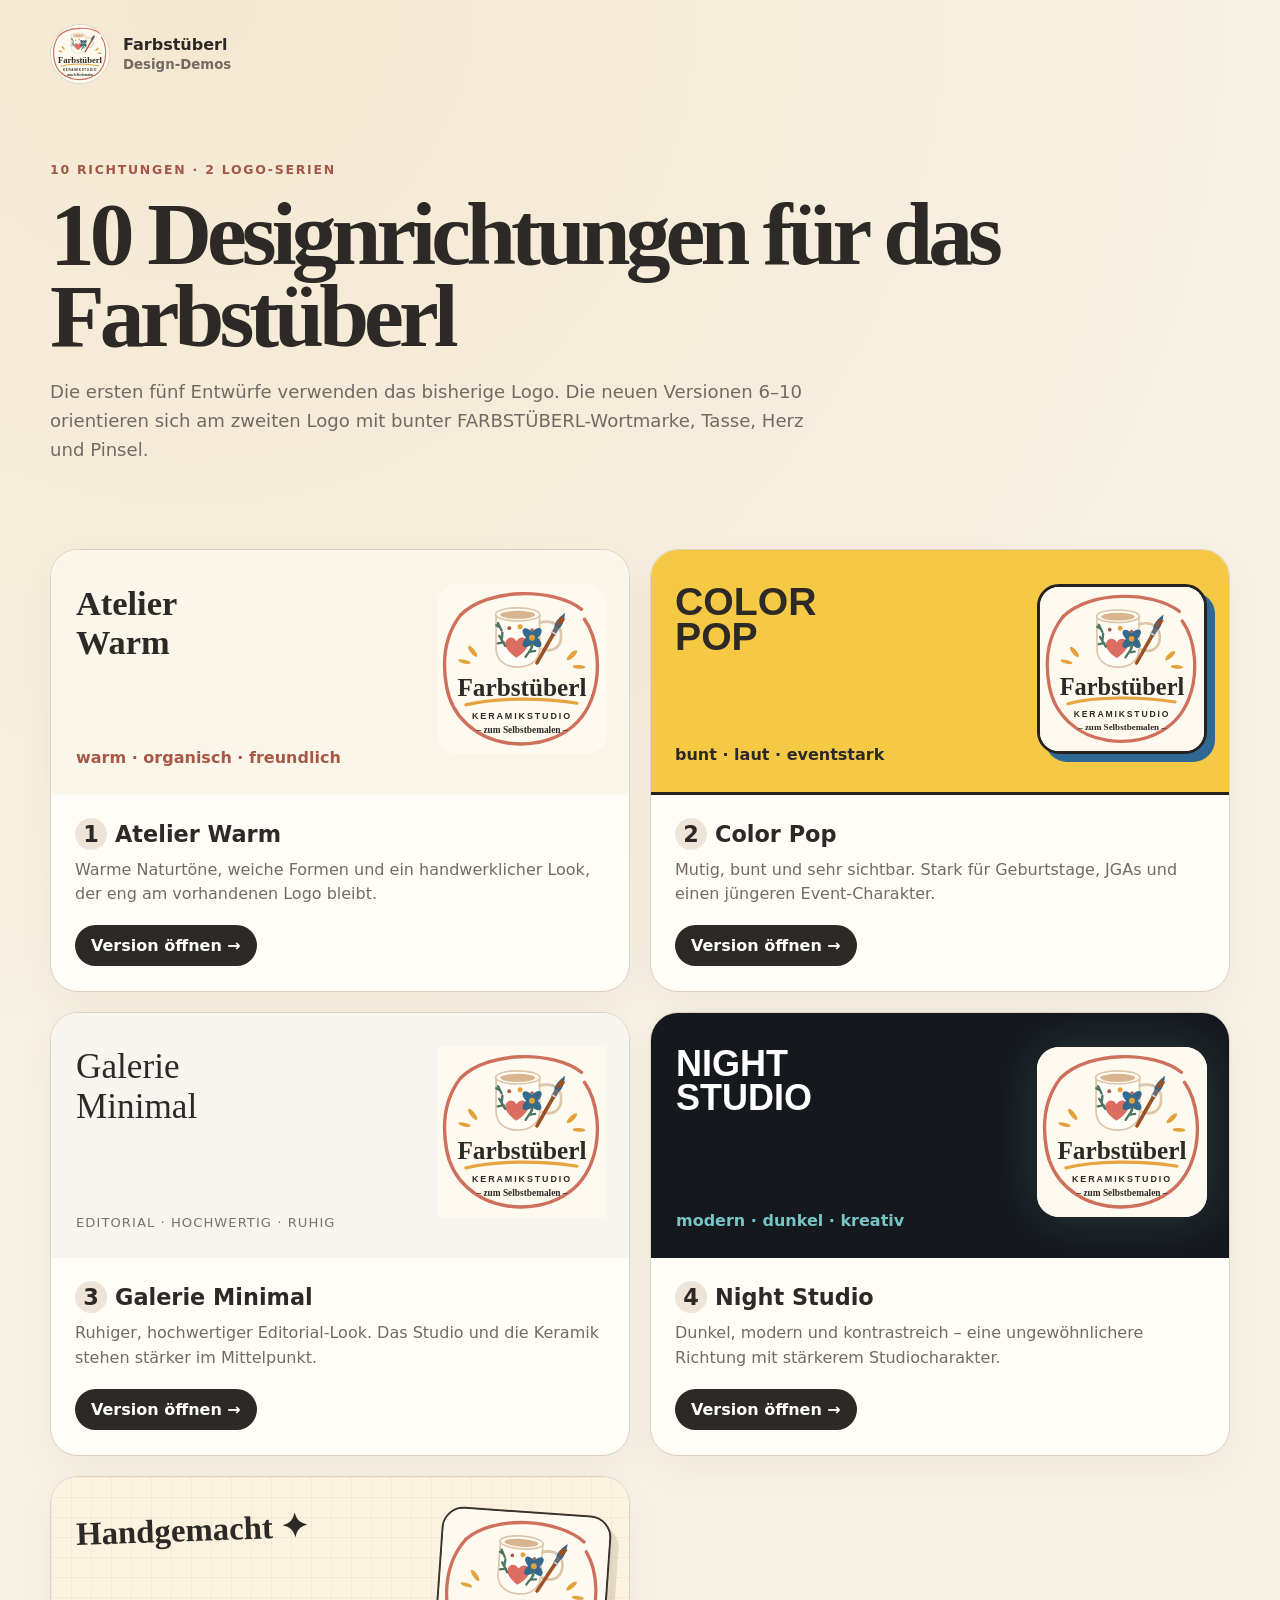
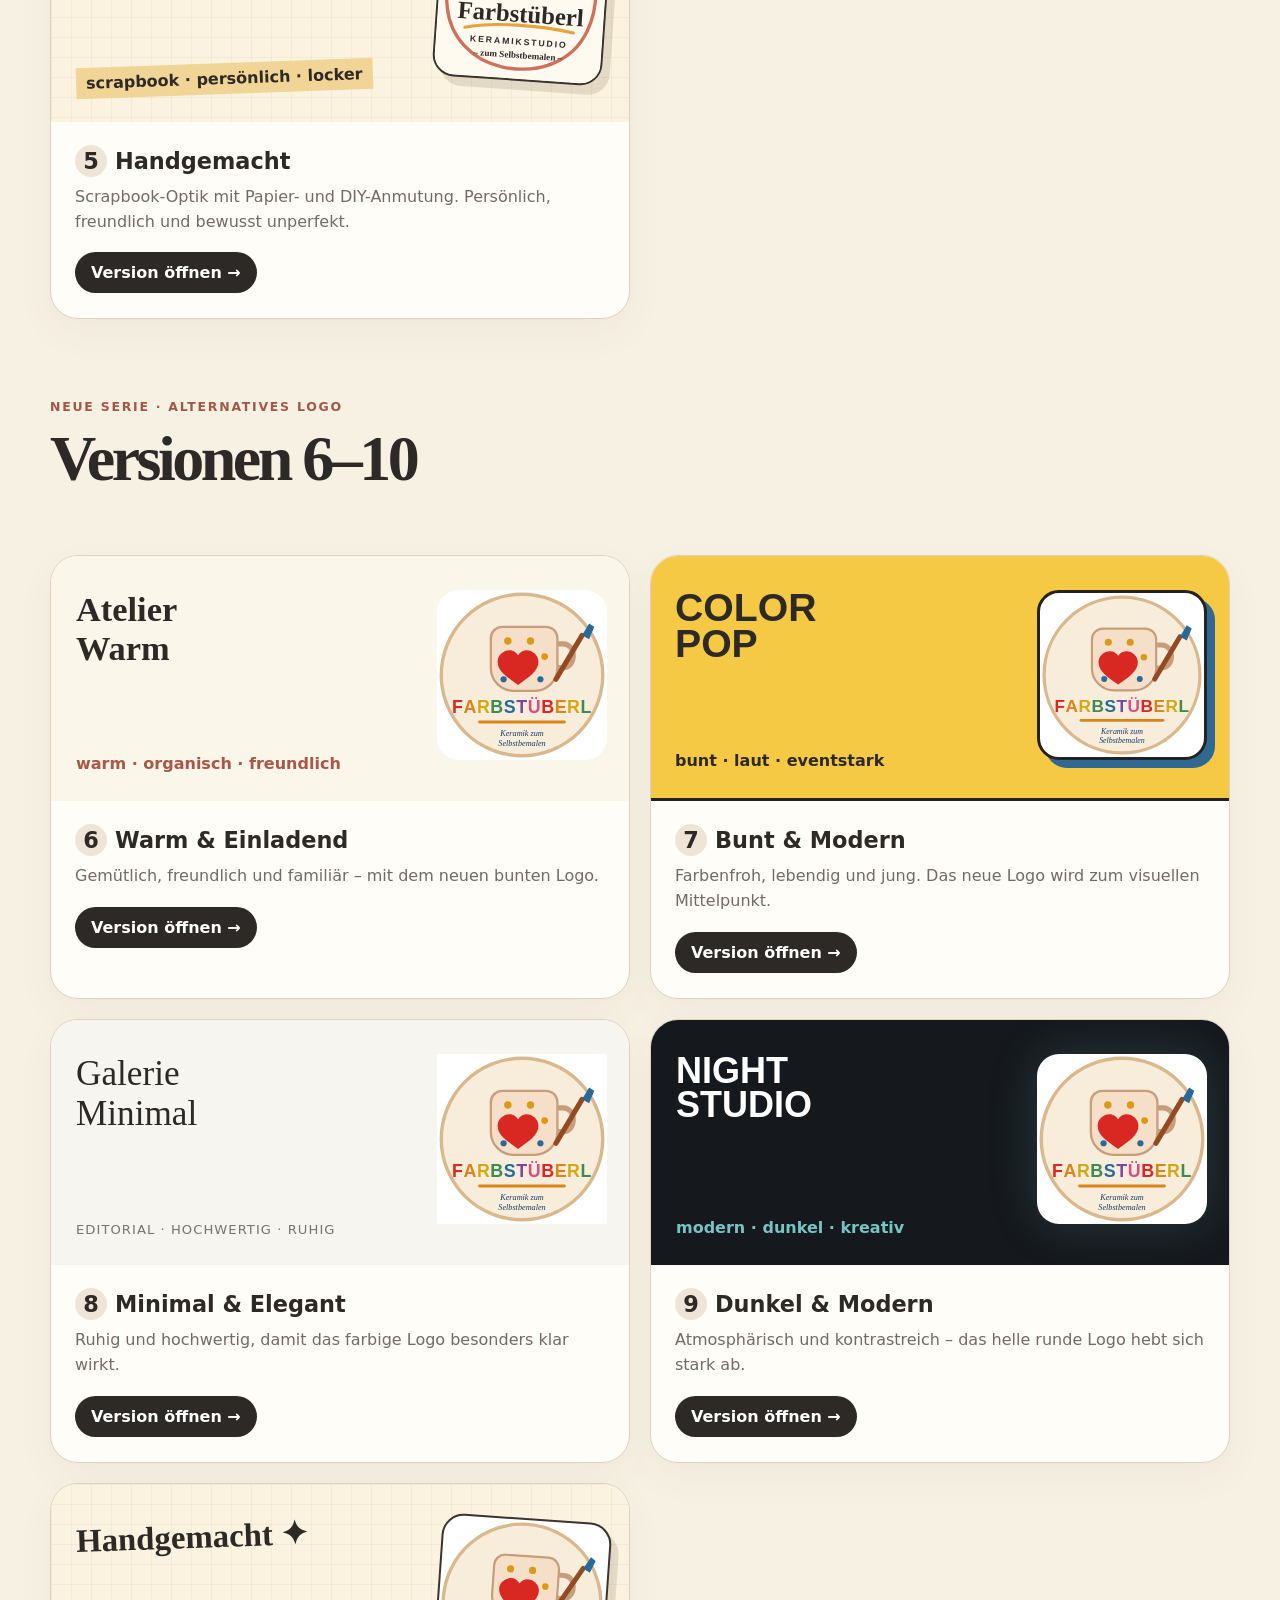
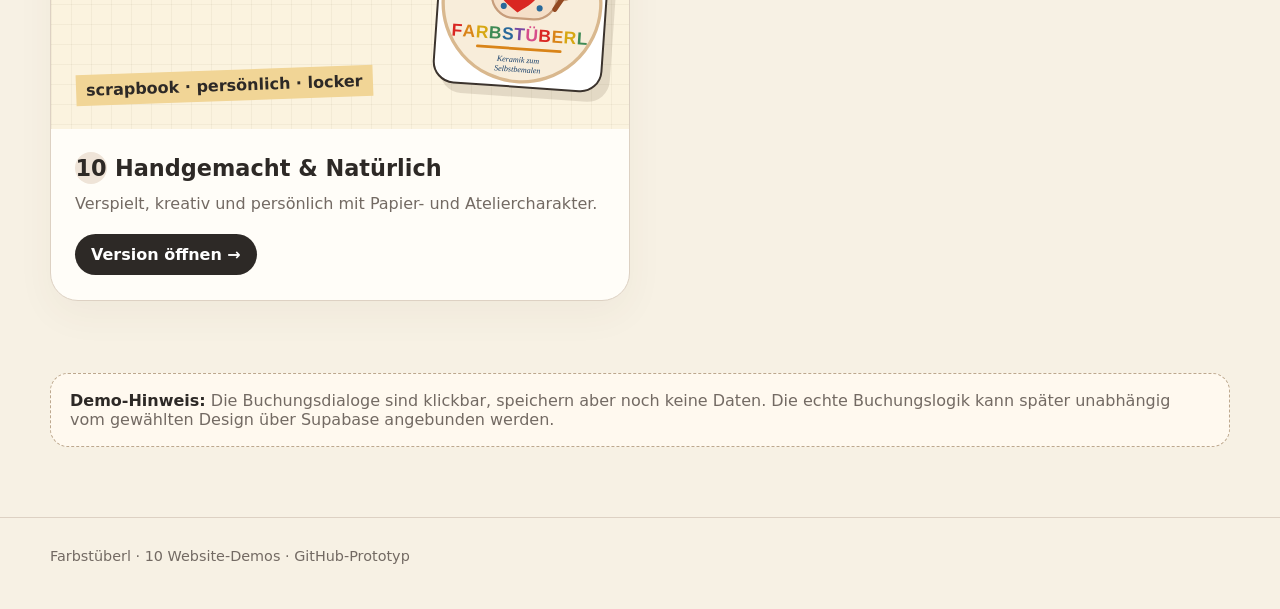
==== commit 9ceddde6: "Add five alternate-logo demos to overview" ====
--- a/index.html
+++ b/index.html
@@ -1,9 +1,15 @@
-<!doctype html><html lang="de"><head><meta charset="utf-8"><meta name="viewport" content="width=device-width,initial-scale=1"><title>Farbstüberl · 5 Design-Demos</title><link rel="icon" href="assets/logo.svg"><style>
+<!doctype html><html lang="de"><head><meta charset="utf-8"><meta name="viewport" content="width=device-width,initial-scale=1"><title>Farbstüberl · 10 Design-Demos</title><link rel="icon" href="assets/logo.svg"><style>
 :root{--bg:#f7f1e4;--paper:#fffdf8;--ink:#2d2926;--muted:#736a63;--line:#ddd1c3}*{box-sizing:border-box}body{margin:0;background:radial-gradient(circle at 15% 0,#efd5a850,transparent 28%),var(--bg);color:var(--ink);font-family:Inter,system-ui,sans-serif}a{color:inherit;text-decoration:none}.wrap{width:min(1180px,calc(100% - 32px));margin:auto}header{padding:24px 0}.brand{display:flex;align-items:center;gap:13px;font-weight:900}.brand img{width:60px;height:60px;border-radius:50%;background:white;border:1px solid var(--line)}.hero{padding:54px 0 38px}.eyebrow{text-transform:uppercase;letter-spacing:.14em;color:#a25747;font-size:.78rem;font-weight:900}h1{font-family:Georgia,serif;font-size:clamp(3.3rem,7vw,6.3rem);letter-spacing:-.055em;line-height:.92;margin:16px 0 20px}.lead{max-width:780px;color:var(--muted);font-size:1.13rem;line-height:1.6}.grid{display:grid;grid-template-columns:repeat(2,1fr);gap:20px;padding:28px 0 72px}.card{background:var(--paper);border:1px solid var(--line);border-radius:28px;overflow:hidden;box-shadow:0 14px 38px #5e49340c;transition:.2s}.card:hover{transform:translateY(-4px);box-shadow:0 20px 55px #5e493419}.preview{height:245px;padding:24px;position:relative;overflow:hidden}.preview img{position:absolute;width:170px;right:22px;top:34px;background:white;border-radius:22px}.p1{background:#fbf6ea}.p1:before{content:"Atelier Warm";font:700 2.15rem Georgia;position:absolute;left:25px;top:34px;max-width:180px}.p1:after{content:"warm · organisch · freundlich";position:absolute;left:25px;bottom:28px;color:#a95746;font-weight:800}.p2{background:#f6c945;border-bottom:3px solid #252220}.p2:before{content:"COLOR POP";font:900 2.45rem Arial;position:absolute;left:24px;top:34px;width:170px;line-height:.9}.p2 img{border:3px solid #252220;box-shadow:8px 8px 0 #2e6893}.p2:after{content:"bunt · laut · eventstark";position:absolute;left:24px;bottom:28px;font-weight:900}.p3{background:#f7f5f0}.p3:before{content:"Galerie Minimal";font:400 2.2rem Georgia;position:absolute;left:25px;top:34px;width:190px}.p3:after{content:"editorial · hochwertig · ruhig";position:absolute;left:25px;bottom:28px;color:#77736d;font-size:.82rem;text-transform:uppercase;letter-spacing:.08em}.p3 img{border-radius:0}.p4{background:#15181c;color:white}.p4:before{content:"NIGHT STUDIO";font:900 2.25rem Arial;position:absolute;left:25px;top:34px;width:180px;line-height:.95}.p4:after{content:"modern · dunkel · kreativ";position:absolute;left:25px;bottom:28px;color:#75c5c7;font-weight:800}.p4 img{box-shadow:0 0 50px #75c5c733}.p5{background-color:#fbf3df;background-image:linear-gradient(#8d785712 1px,transparent 1px),linear-gradient(90deg,#8d785712 1px,transparent 1px);background-size:20px 20px}.p5:before{content:"Handgemacht ✦";font:700 2.05rem "Comic Sans MS",cursive;position:absolute;left:25px;top:34px;transform:rotate(-2deg)}.p5:after{content:"scrapbook · persönlich · locker";position:absolute;left:25px;bottom:28px;background:#f1d596;padding:6px 10px;transform:rotate(-2deg);font-weight:800}.p5 img{transform:rotate(4deg);border:2px solid #3b332d;box-shadow:8px 9px 0 #7c6a5430}.body{padding:23px 24px 25px}.body h2{font-size:1.4rem;margin:0 0 8px}.body p{color:var(--muted);margin:0 0 18px;line-height:1.55}.btn{display:inline-flex;background:var(--ink);color:white;border-radius:999px;padding:11px 16px;font-weight:850}.num{display:inline-flex;width:32px;height:32px;border-radius:50%;align-items:center;justify-content:center;background:#efe4d8;font-weight:900;margin-right:8px}.note{border:1px dashed #bda88e;border-radius:18px;padding:17px 19px;margin-bottom:70px;color:var(--muted);background:#fff9ef}.note strong{color:var(--ink)}footer{border-top:1px solid var(--line);padding:30px 0 45px;color:var(--muted);font-size:.9rem}@media(max-width:850px){.grid{grid-template-columns:1fr}}@media(max-width:560px){h1{font-size:3.5rem}.preview{height:220px}.preview img{width:140px;right:15px;top:40px}}
-</style></head><body><header><div class="wrap"><div class="brand"><img src="assets/logo.svg" alt="Farbstüberl Logo"><div>Farbstüberl<br><small style="font-weight:600;color:#736a63">Design-Demos</small></div></div></div></header><main><section class="hero"><div class="wrap"><div class="eyebrow">5 Richtungen · 1 Businesscase</div><h1>Welche Richtung passt zum Farbstüberl?</h1><p class="lead">Alle fünf Demos zeigen denselben Kern: Keramik selbst bemalen, Einzelplätze buchen, Gruppen wie Geburtstage und JGAs anfragen und die Keramik anschließend vor Ort brennen lassen. Design und Markenwirkung unterscheiden sich bewusst deutlich.</p></div></section><div class="wrap grid">
+</style></head><body><header><div class="wrap"><div class="brand"><img src="assets/logo.svg" alt="Farbstüberl Logo"><div>Farbstüberl<br><small style="font-weight:600;color:#736a63">Design-Demos</small></div></div></div></header><main><section class="hero"><div class="wrap"><div class="eyebrow">10 Richtungen · 2 Logo-Serien</div><h1>10 Designrichtungen für das Farbstüberl</h1><p class="lead">Die ersten fünf Entwürfe verwenden das bisherige Logo. Die neuen Versionen 6–10 orientieren sich am zweiten Logo mit bunter FARBSTÜBERL-Wortmarke, Tasse, Herz und Pinsel.</p></div></section><div class="wrap grid">
 <a class="card" href="version-1/"><div class="preview p1"><img src="assets/logo.svg" alt=""></div><div class="body"><h2><span class="num">1</span>Atelier Warm</h2><p>Warme Naturtöne, weiche Formen und ein handwerklicher Look, der eng am vorhandenen Logo bleibt.</p><span class="btn">Version öffnen →</span></div></a>
 <a class="card" href="version-2/"><div class="preview p2"><img src="assets/logo.svg" alt=""></div><div class="body"><h2><span class="num">2</span>Color Pop</h2><p>Mutig, bunt und sehr sichtbar. Stark für Geburtstage, JGAs und einen jüngeren Event-Charakter.</p><span class="btn">Version öffnen →</span></div></a>
 <a class="card" href="version-3/"><div class="preview p3"><img src="assets/logo.svg" alt=""></div><div class="body"><h2><span class="num">3</span>Galerie Minimal</h2><p>Ruhiger, hochwertiger Editorial-Look. Das Studio und die Keramik stehen stärker im Mittelpunkt.</p><span class="btn">Version öffnen →</span></div></a>
 <a class="card" href="version-4/"><div class="preview p4"><img src="assets/logo.svg" alt=""></div><div class="body"><h2><span class="num">4</span>Night Studio</h2><p>Dunkel, modern und kontrastreich – eine ungewöhnlichere Richtung mit stärkerem Studiocharakter.</p><span class="btn">Version öffnen →</span></div></a>
 <a class="card" href="version-5/"><div class="preview p5"><img src="assets/logo.svg" alt=""></div><div class="body"><h2><span class="num">5</span>Handgemacht</h2><p>Scrapbook-Optik mit Papier- und DIY-Anmutung. Persönlich, freundlich und bewusst unperfekt.</p><span class="btn">Version öffnen →</span></div></a>
-</div><div class="wrap note"><strong>Demo-Hinweis:</strong> Die Buchungsdialoge sind klickbar, speichern aber noch keine Daten. Die echte Buchungslogik kann später unabhängig vom gewählten Design über Supabase angebunden werden.</div></main><footer><div class="wrap">Farbstüberl · 5 Website-Demos · GitHub-Prototyp</div></footer></body></html>+</div><div class="wrap" style="padding:8px 0 18px"><div class="eyebrow">Neue Serie · alternatives Logo</div><h1 style="font-size:clamp(2.4rem,5vw,4.4rem)">Versionen 6–10</h1></div><div class="wrap grid">
+<a class="card" href="version-6/"><div class="preview p1"><img src="assets/logo-neu.svg" alt=""></div><div class="body"><h2><span class="num">6</span>Warm & Einladend</h2><p>Gemütlich, freundlich und familiär – mit dem neuen bunten Logo.</p><span class="btn">Version öffnen →</span></div></a>
+<a class="card" href="version-7/"><div class="preview p2"><img src="assets/logo-neu.svg" alt=""></div><div class="body"><h2><span class="num">7</span>Bunt & Modern</h2><p>Farbenfroh, lebendig und jung. Das neue Logo wird zum visuellen Mittelpunkt.</p><span class="btn">Version öffnen →</span></div></a>
+<a class="card" href="version-8/"><div class="preview p3"><img src="assets/logo-neu.svg" alt=""></div><div class="body"><h2><span class="num">8</span>Minimal & Elegant</h2><p>Ruhig und hochwertig, damit das farbige Logo besonders klar wirkt.</p><span class="btn">Version öffnen →</span></div></a>
+<a class="card" href="version-9/"><div class="preview p4"><img src="assets/logo-neu.svg" alt=""></div><div class="body"><h2><span class="num">9</span>Dunkel & Modern</h2><p>Atmosphärisch und kontrastreich – das helle runde Logo hebt sich stark ab.</p><span class="btn">Version öffnen →</span></div></a>
+<a class="card" href="version-10/"><div class="preview p5"><img src="assets/logo-neu.svg" alt=""></div><div class="body"><h2><span class="num">10</span>Handgemacht & Natürlich</h2><p>Verspielt, kreativ und persönlich mit Papier- und Ateliercharakter.</p><span class="btn">Version öffnen →</span></div></a>
+</div><div class="wrap note"><strong>Demo-Hinweis:</strong> Die Buchungsdialoge sind klickbar, speichern aber noch keine Daten. Die echte Buchungslogik kann später unabhängig vom gewählten Design über Supabase angebunden werden.</div></main><footer><div class="wrap">Farbstüberl · 10 Website-Demos · GitHub-Prototyp</div></footer></body></html>
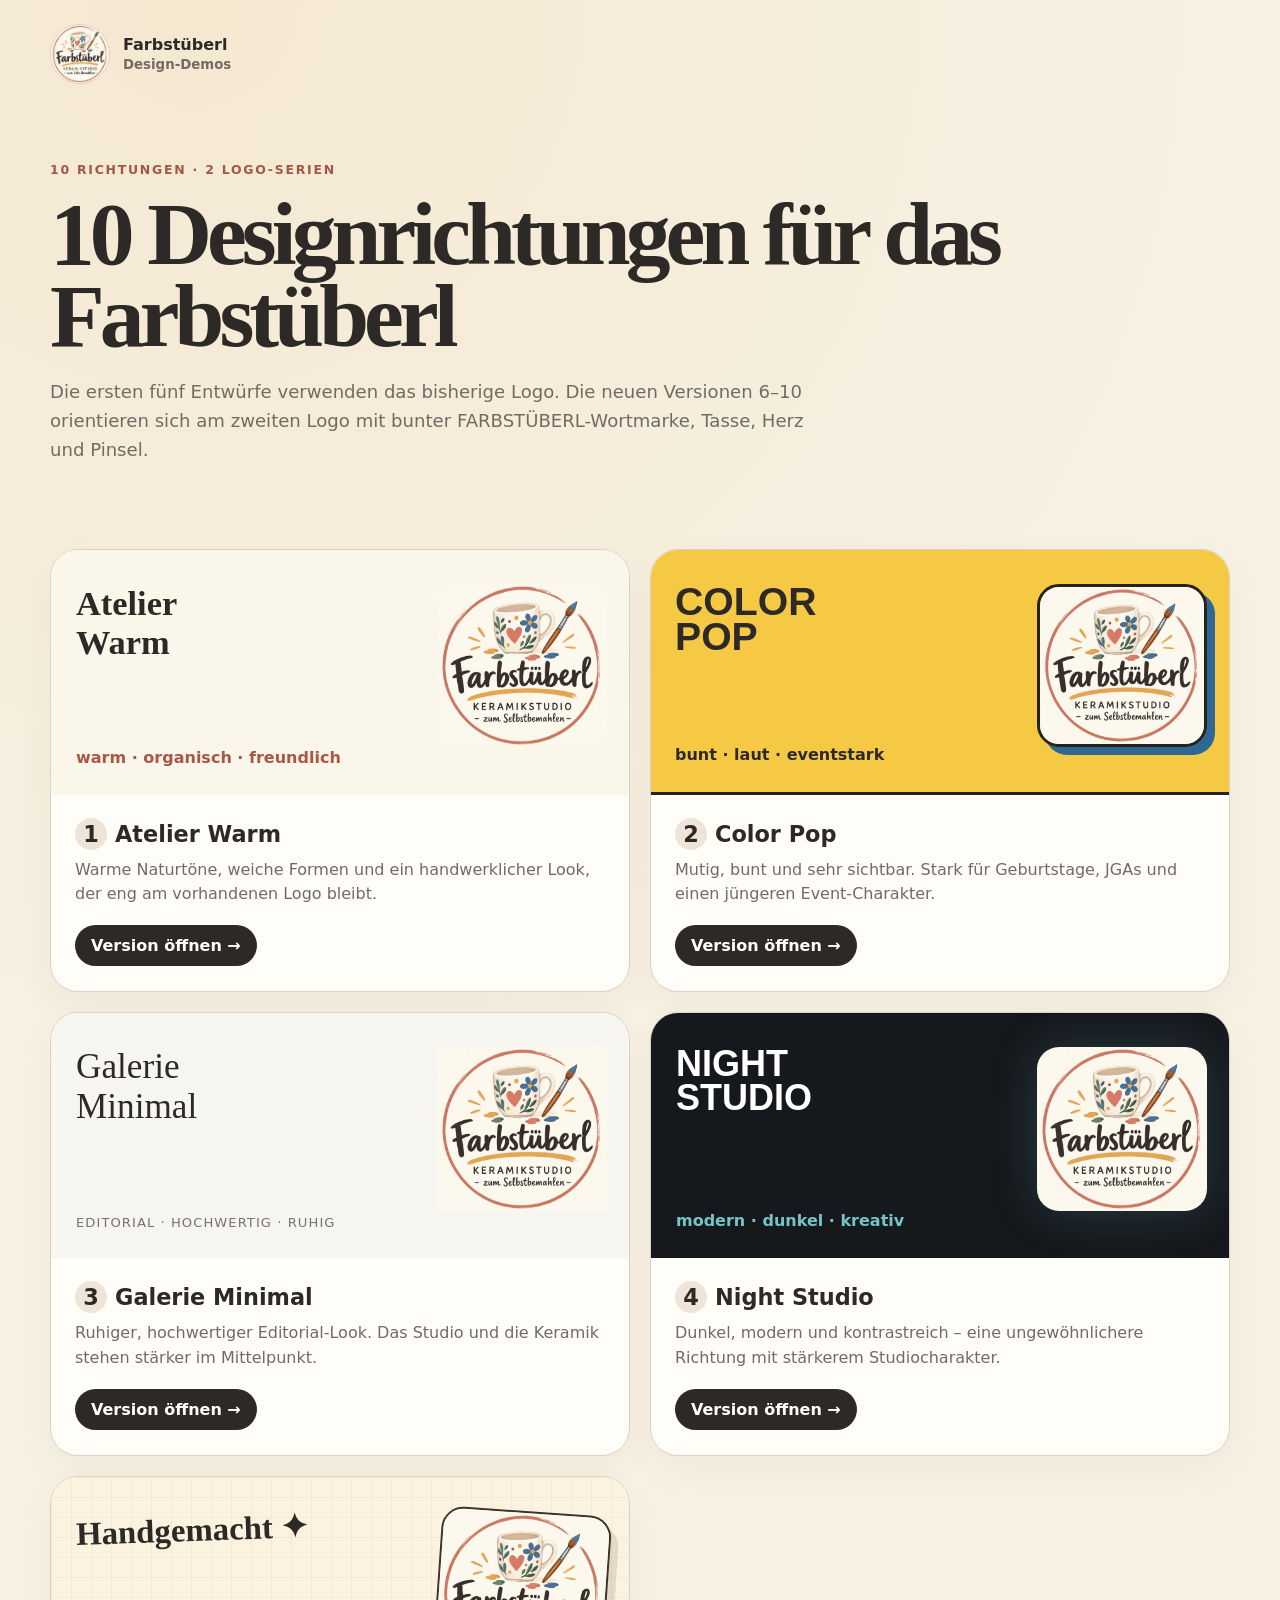
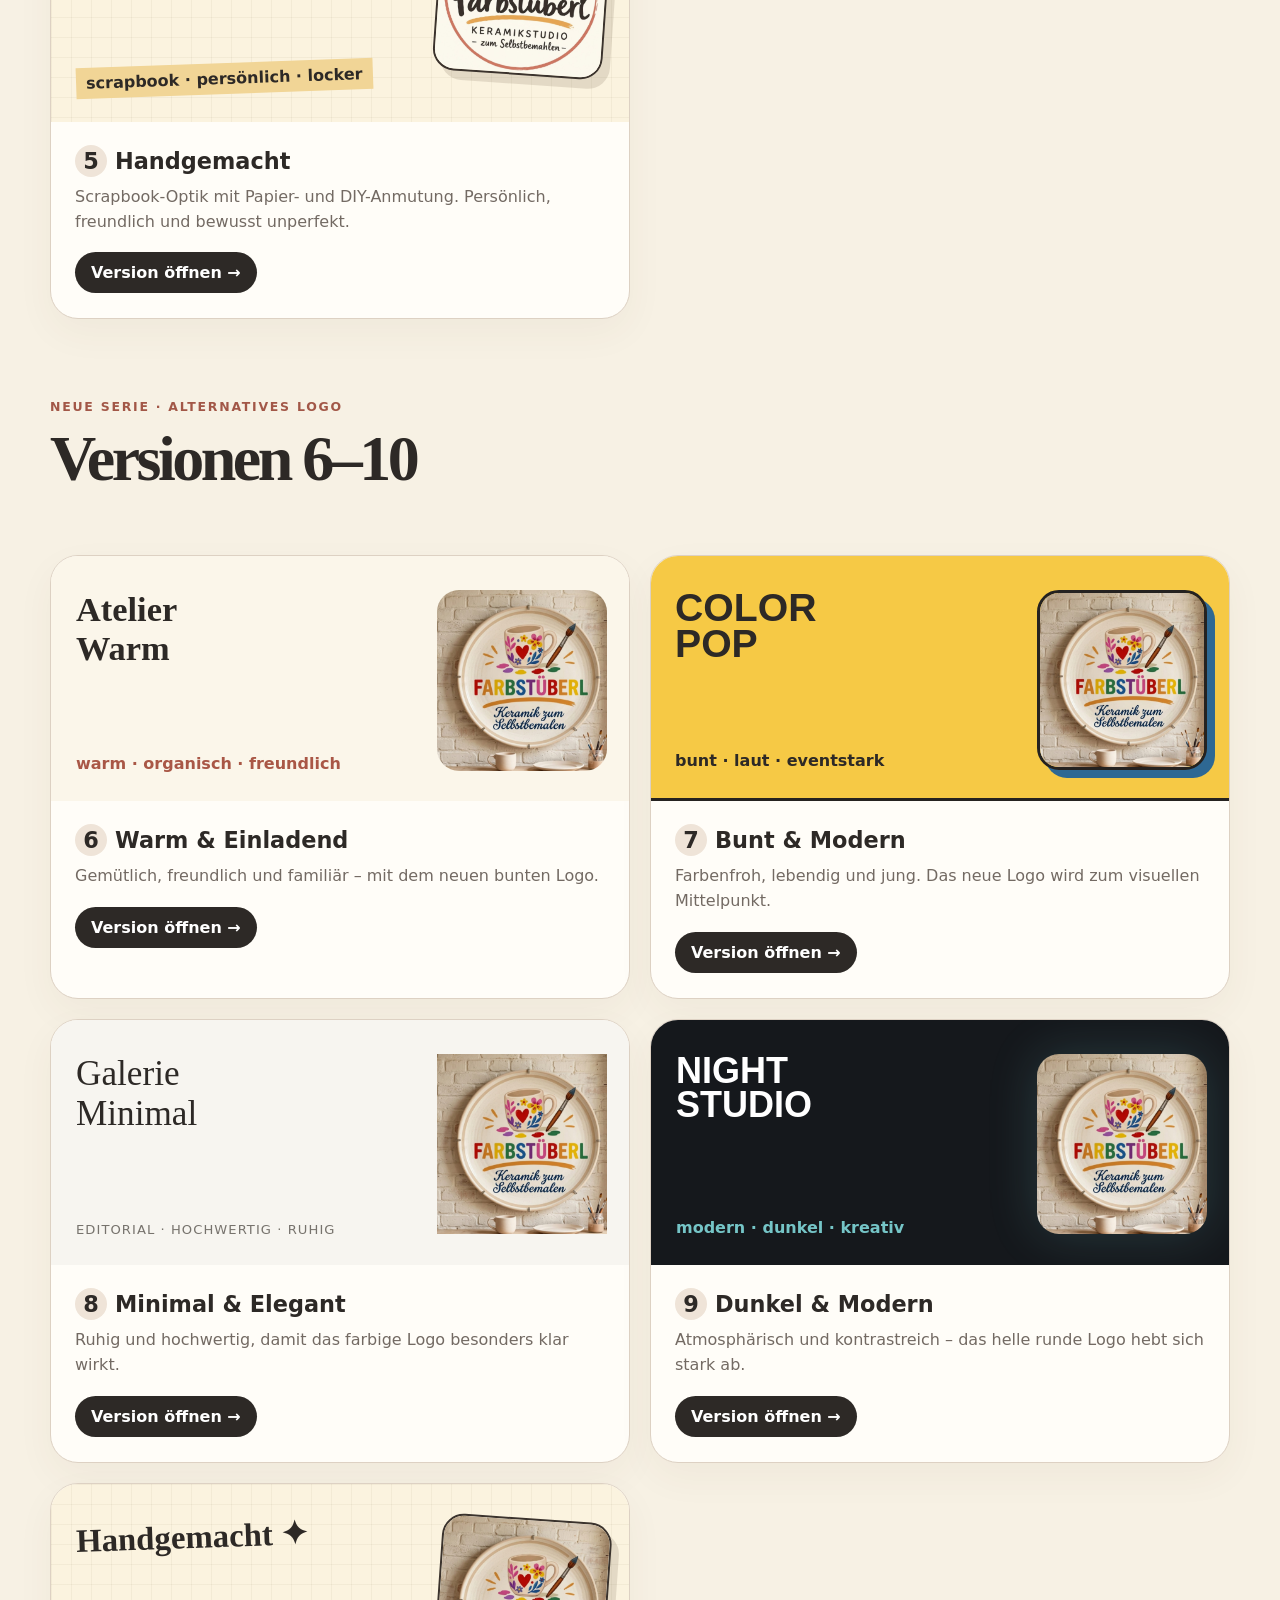
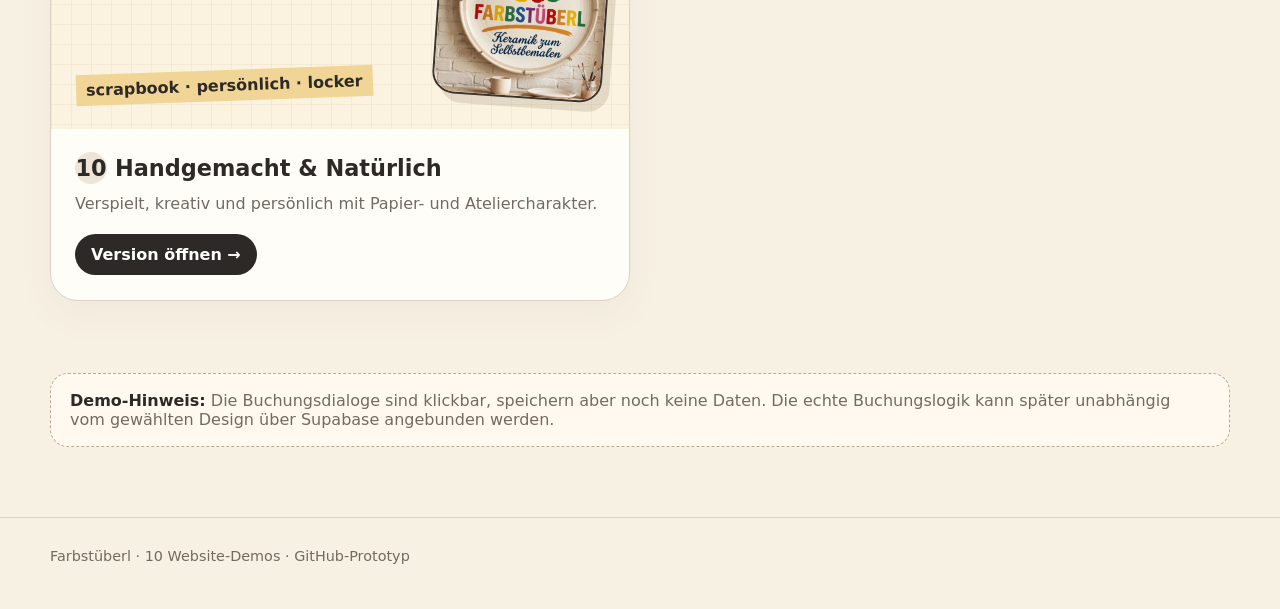
==== commit aab92c4b: "Use original uploaded logo in index.html" ====
--- a/index.html
+++ b/index.html
@@ -1,15 +1,15 @@
-<!doctype html><html lang="de"><head><meta charset="utf-8"><meta name="viewport" content="width=device-width,initial-scale=1"><title>Farbstüberl · 10 Design-Demos</title><link rel="icon" href="assets/logo.svg"><style>
+<!doctype html><html lang="de"><head><meta charset="utf-8"><meta name="viewport" content="width=device-width,initial-scale=1"><title>Farbstüberl · 10 Design-Demos</title><link rel="icon" href="assets/e988e563-e291-4634-ac6d-7176b9a5bbd1.jpeg"><style>
 :root{--bg:#f7f1e4;--paper:#fffdf8;--ink:#2d2926;--muted:#736a63;--line:#ddd1c3}*{box-sizing:border-box}body{margin:0;background:radial-gradient(circle at 15% 0,#efd5a850,transparent 28%),var(--bg);color:var(--ink);font-family:Inter,system-ui,sans-serif}a{color:inherit;text-decoration:none}.wrap{width:min(1180px,calc(100% - 32px));margin:auto}header{padding:24px 0}.brand{display:flex;align-items:center;gap:13px;font-weight:900}.brand img{width:60px;height:60px;border-radius:50%;background:white;border:1px solid var(--line)}.hero{padding:54px 0 38px}.eyebrow{text-transform:uppercase;letter-spacing:.14em;color:#a25747;font-size:.78rem;font-weight:900}h1{font-family:Georgia,serif;font-size:clamp(3.3rem,7vw,6.3rem);letter-spacing:-.055em;line-height:.92;margin:16px 0 20px}.lead{max-width:780px;color:var(--muted);font-size:1.13rem;line-height:1.6}.grid{display:grid;grid-template-columns:repeat(2,1fr);gap:20px;padding:28px 0 72px}.card{background:var(--paper);border:1px solid var(--line);border-radius:28px;overflow:hidden;box-shadow:0 14px 38px #5e49340c;transition:.2s}.card:hover{transform:translateY(-4px);box-shadow:0 20px 55px #5e493419}.preview{height:245px;padding:24px;position:relative;overflow:hidden}.preview img{position:absolute;width:170px;right:22px;top:34px;background:white;border-radius:22px}.p1{background:#fbf6ea}.p1:before{content:"Atelier Warm";font:700 2.15rem Georgia;position:absolute;left:25px;top:34px;max-width:180px}.p1:after{content:"warm · organisch · freundlich";position:absolute;left:25px;bottom:28px;color:#a95746;font-weight:800}.p2{background:#f6c945;border-bottom:3px solid #252220}.p2:before{content:"COLOR POP";font:900 2.45rem Arial;position:absolute;left:24px;top:34px;width:170px;line-height:.9}.p2 img{border:3px solid #252220;box-shadow:8px 8px 0 #2e6893}.p2:after{content:"bunt · laut · eventstark";position:absolute;left:24px;bottom:28px;font-weight:900}.p3{background:#f7f5f0}.p3:before{content:"Galerie Minimal";font:400 2.2rem Georgia;position:absolute;left:25px;top:34px;width:190px}.p3:after{content:"editorial · hochwertig · ruhig";position:absolute;left:25px;bottom:28px;color:#77736d;font-size:.82rem;text-transform:uppercase;letter-spacing:.08em}.p3 img{border-radius:0}.p4{background:#15181c;color:white}.p4:before{content:"NIGHT STUDIO";font:900 2.25rem Arial;position:absolute;left:25px;top:34px;width:180px;line-height:.95}.p4:after{content:"modern · dunkel · kreativ";position:absolute;left:25px;bottom:28px;color:#75c5c7;font-weight:800}.p4 img{box-shadow:0 0 50px #75c5c733}.p5{background-color:#fbf3df;background-image:linear-gradient(#8d785712 1px,transparent 1px),linear-gradient(90deg,#8d785712 1px,transparent 1px);background-size:20px 20px}.p5:before{content:"Handgemacht ✦";font:700 2.05rem "Comic Sans MS",cursive;position:absolute;left:25px;top:34px;transform:rotate(-2deg)}.p5:after{content:"scrapbook · persönlich · locker";position:absolute;left:25px;bottom:28px;background:#f1d596;padding:6px 10px;transform:rotate(-2deg);font-weight:800}.p5 img{transform:rotate(4deg);border:2px solid #3b332d;box-shadow:8px 9px 0 #7c6a5430}.body{padding:23px 24px 25px}.body h2{font-size:1.4rem;margin:0 0 8px}.body p{color:var(--muted);margin:0 0 18px;line-height:1.55}.btn{display:inline-flex;background:var(--ink);color:white;border-radius:999px;padding:11px 16px;font-weight:850}.num{display:inline-flex;width:32px;height:32px;border-radius:50%;align-items:center;justify-content:center;background:#efe4d8;font-weight:900;margin-right:8px}.note{border:1px dashed #bda88e;border-radius:18px;padding:17px 19px;margin-bottom:70px;color:var(--muted);background:#fff9ef}.note strong{color:var(--ink)}footer{border-top:1px solid var(--line);padding:30px 0 45px;color:var(--muted);font-size:.9rem}@media(max-width:850px){.grid{grid-template-columns:1fr}}@media(max-width:560px){h1{font-size:3.5rem}.preview{height:220px}.preview img{width:140px;right:15px;top:40px}}
-</style></head><body><header><div class="wrap"><div class="brand"><img src="assets/logo.svg" alt="Farbstüberl Logo"><div>Farbstüberl<br><small style="font-weight:600;color:#736a63">Design-Demos</small></div></div></div></header><main><section class="hero"><div class="wrap"><div class="eyebrow">10 Richtungen · 2 Logo-Serien</div><h1>10 Designrichtungen für das Farbstüberl</h1><p class="lead">Die ersten fünf Entwürfe verwenden das bisherige Logo. Die neuen Versionen 6–10 orientieren sich am zweiten Logo mit bunter FARBSTÜBERL-Wortmarke, Tasse, Herz und Pinsel.</p></div></section><div class="wrap grid">
-<a class="card" href="version-1/"><div class="preview p1"><img src="assets/logo.svg" alt=""></div><div class="body"><h2><span class="num">1</span>Atelier Warm</h2><p>Warme Naturtöne, weiche Formen und ein handwerklicher Look, der eng am vorhandenen Logo bleibt.</p><span class="btn">Version öffnen →</span></div></a>
-<a class="card" href="version-2/"><div class="preview p2"><img src="assets/logo.svg" alt=""></div><div class="body"><h2><span class="num">2</span>Color Pop</h2><p>Mutig, bunt und sehr sichtbar. Stark für Geburtstage, JGAs und einen jüngeren Event-Charakter.</p><span class="btn">Version öffnen →</span></div></a>
-<a class="card" href="version-3/"><div class="preview p3"><img src="assets/logo.svg" alt=""></div><div class="body"><h2><span class="num">3</span>Galerie Minimal</h2><p>Ruhiger, hochwertiger Editorial-Look. Das Studio und die Keramik stehen stärker im Mittelpunkt.</p><span class="btn">Version öffnen →</span></div></a>
-<a class="card" href="version-4/"><div class="preview p4"><img src="assets/logo.svg" alt=""></div><div class="body"><h2><span class="num">4</span>Night Studio</h2><p>Dunkel, modern und kontrastreich – eine ungewöhnlichere Richtung mit stärkerem Studiocharakter.</p><span class="btn">Version öffnen →</span></div></a>
-<a class="card" href="version-5/"><div class="preview p5"><img src="assets/logo.svg" alt=""></div><div class="body"><h2><span class="num">5</span>Handgemacht</h2><p>Scrapbook-Optik mit Papier- und DIY-Anmutung. Persönlich, freundlich und bewusst unperfekt.</p><span class="btn">Version öffnen →</span></div></a>
+</style></head><body><header><div class="wrap"><div class="brand"><img src="assets/e988e563-e291-4634-ac6d-7176b9a5bbd1.jpeg" alt="Farbstüberl Logo"><div>Farbstüberl<br><small style="font-weight:600;color:#736a63">Design-Demos</small></div></div></div></header><main><section class="hero"><div class="wrap"><div class="eyebrow">10 Richtungen · 2 Logo-Serien</div><h1>10 Designrichtungen für das Farbstüberl</h1><p class="lead">Die ersten fünf Entwürfe verwenden das bisherige Logo. Die neuen Versionen 6–10 orientieren sich am zweiten Logo mit bunter FARBSTÜBERL-Wortmarke, Tasse, Herz und Pinsel.</p></div></section><div class="wrap grid">
+<a class="card" href="version-1/"><div class="preview p1"><img src="assets/e988e563-e291-4634-ac6d-7176b9a5bbd1.jpeg" alt=""></div><div class="body"><h2><span class="num">1</span>Atelier Warm</h2><p>Warme Naturtöne, weiche Formen und ein handwerklicher Look, der eng am vorhandenen Logo bleibt.</p><span class="btn">Version öffnen →</span></div></a>
+<a class="card" href="version-2/"><div class="preview p2"><img src="assets/e988e563-e291-4634-ac6d-7176b9a5bbd1.jpeg" alt=""></div><div class="body"><h2><span class="num">2</span>Color Pop</h2><p>Mutig, bunt und sehr sichtbar. Stark für Geburtstage, JGAs und einen jüngeren Event-Charakter.</p><span class="btn">Version öffnen →</span></div></a>
+<a class="card" href="version-3/"><div class="preview p3"><img src="assets/e988e563-e291-4634-ac6d-7176b9a5bbd1.jpeg" alt=""></div><div class="body"><h2><span class="num">3</span>Galerie Minimal</h2><p>Ruhiger, hochwertiger Editorial-Look. Das Studio und die Keramik stehen stärker im Mittelpunkt.</p><span class="btn">Version öffnen →</span></div></a>
+<a class="card" href="version-4/"><div class="preview p4"><img src="assets/e988e563-e291-4634-ac6d-7176b9a5bbd1.jpeg" alt=""></div><div class="body"><h2><span class="num">4</span>Night Studio</h2><p>Dunkel, modern und kontrastreich – eine ungewöhnlichere Richtung mit stärkerem Studiocharakter.</p><span class="btn">Version öffnen →</span></div></a>
+<a class="card" href="version-5/"><div class="preview p5"><img src="assets/e988e563-e291-4634-ac6d-7176b9a5bbd1.jpeg" alt=""></div><div class="body"><h2><span class="num">5</span>Handgemacht</h2><p>Scrapbook-Optik mit Papier- und DIY-Anmutung. Persönlich, freundlich und bewusst unperfekt.</p><span class="btn">Version öffnen →</span></div></a>
 </div><div class="wrap" style="padding:8px 0 18px"><div class="eyebrow">Neue Serie · alternatives Logo</div><h1 style="font-size:clamp(2.4rem,5vw,4.4rem)">Versionen 6–10</h1></div><div class="wrap grid">
-<a class="card" href="version-6/"><div class="preview p1"><img src="assets/logo-neu.svg" alt=""></div><div class="body"><h2><span class="num">6</span>Warm & Einladend</h2><p>Gemütlich, freundlich und familiär – mit dem neuen bunten Logo.</p><span class="btn">Version öffnen →</span></div></a>
-<a class="card" href="version-7/"><div class="preview p2"><img src="assets/logo-neu.svg" alt=""></div><div class="body"><h2><span class="num">7</span>Bunt & Modern</h2><p>Farbenfroh, lebendig und jung. Das neue Logo wird zum visuellen Mittelpunkt.</p><span class="btn">Version öffnen →</span></div></a>
-<a class="card" href="version-8/"><div class="preview p3"><img src="assets/logo-neu.svg" alt=""></div><div class="body"><h2><span class="num">8</span>Minimal & Elegant</h2><p>Ruhig und hochwertig, damit das farbige Logo besonders klar wirkt.</p><span class="btn">Version öffnen →</span></div></a>
-<a class="card" href="version-9/"><div class="preview p4"><img src="assets/logo-neu.svg" alt=""></div><div class="body"><h2><span class="num">9</span>Dunkel & Modern</h2><p>Atmosphärisch und kontrastreich – das helle runde Logo hebt sich stark ab.</p><span class="btn">Version öffnen →</span></div></a>
-<a class="card" href="version-10/"><div class="preview p5"><img src="assets/logo-neu.svg" alt=""></div><div class="body"><h2><span class="num">10</span>Handgemacht & Natürlich</h2><p>Verspielt, kreativ und persönlich mit Papier- und Ateliercharakter.</p><span class="btn">Version öffnen →</span></div></a>
+<a class="card" href="version-6/"><div class="preview p1"><img src="assets/2a5cddfe-113a-407b-b549-10146964c0b6.jpeg" alt=""></div><div class="body"><h2><span class="num">6</span>Warm & Einladend</h2><p>Gemütlich, freundlich und familiär – mit dem neuen bunten Logo.</p><span class="btn">Version öffnen →</span></div></a>
+<a class="card" href="version-7/"><div class="preview p2"><img src="assets/2a5cddfe-113a-407b-b549-10146964c0b6.jpeg" alt=""></div><div class="body"><h2><span class="num">7</span>Bunt & Modern</h2><p>Farbenfroh, lebendig und jung. Das neue Logo wird zum visuellen Mittelpunkt.</p><span class="btn">Version öffnen →</span></div></a>
+<a class="card" href="version-8/"><div class="preview p3"><img src="assets/2a5cddfe-113a-407b-b549-10146964c0b6.jpeg" alt=""></div><div class="body"><h2><span class="num">8</span>Minimal & Elegant</h2><p>Ruhig und hochwertig, damit das farbige Logo besonders klar wirkt.</p><span class="btn">Version öffnen →</span></div></a>
+<a class="card" href="version-9/"><div class="preview p4"><img src="assets/2a5cddfe-113a-407b-b549-10146964c0b6.jpeg" alt=""></div><div class="body"><h2><span class="num">9</span>Dunkel & Modern</h2><p>Atmosphärisch und kontrastreich – das helle runde Logo hebt sich stark ab.</p><span class="btn">Version öffnen →</span></div></a>
+<a class="card" href="version-10/"><div class="preview p5"><img src="assets/2a5cddfe-113a-407b-b549-10146964c0b6.jpeg" alt=""></div><div class="body"><h2><span class="num">10</span>Handgemacht & Natürlich</h2><p>Verspielt, kreativ und persönlich mit Papier- und Ateliercharakter.</p><span class="btn">Version öffnen →</span></div></a>
 </div><div class="wrap note"><strong>Demo-Hinweis:</strong> Die Buchungsdialoge sind klickbar, speichern aber noch keine Daten. Die echte Buchungslogik kann später unabhängig vom gewählten Design über Supabase angebunden werden.</div></main><footer><div class="wrap">Farbstüberl · 10 Website-Demos · GitHub-Prototyp</div></footer></body></html>
